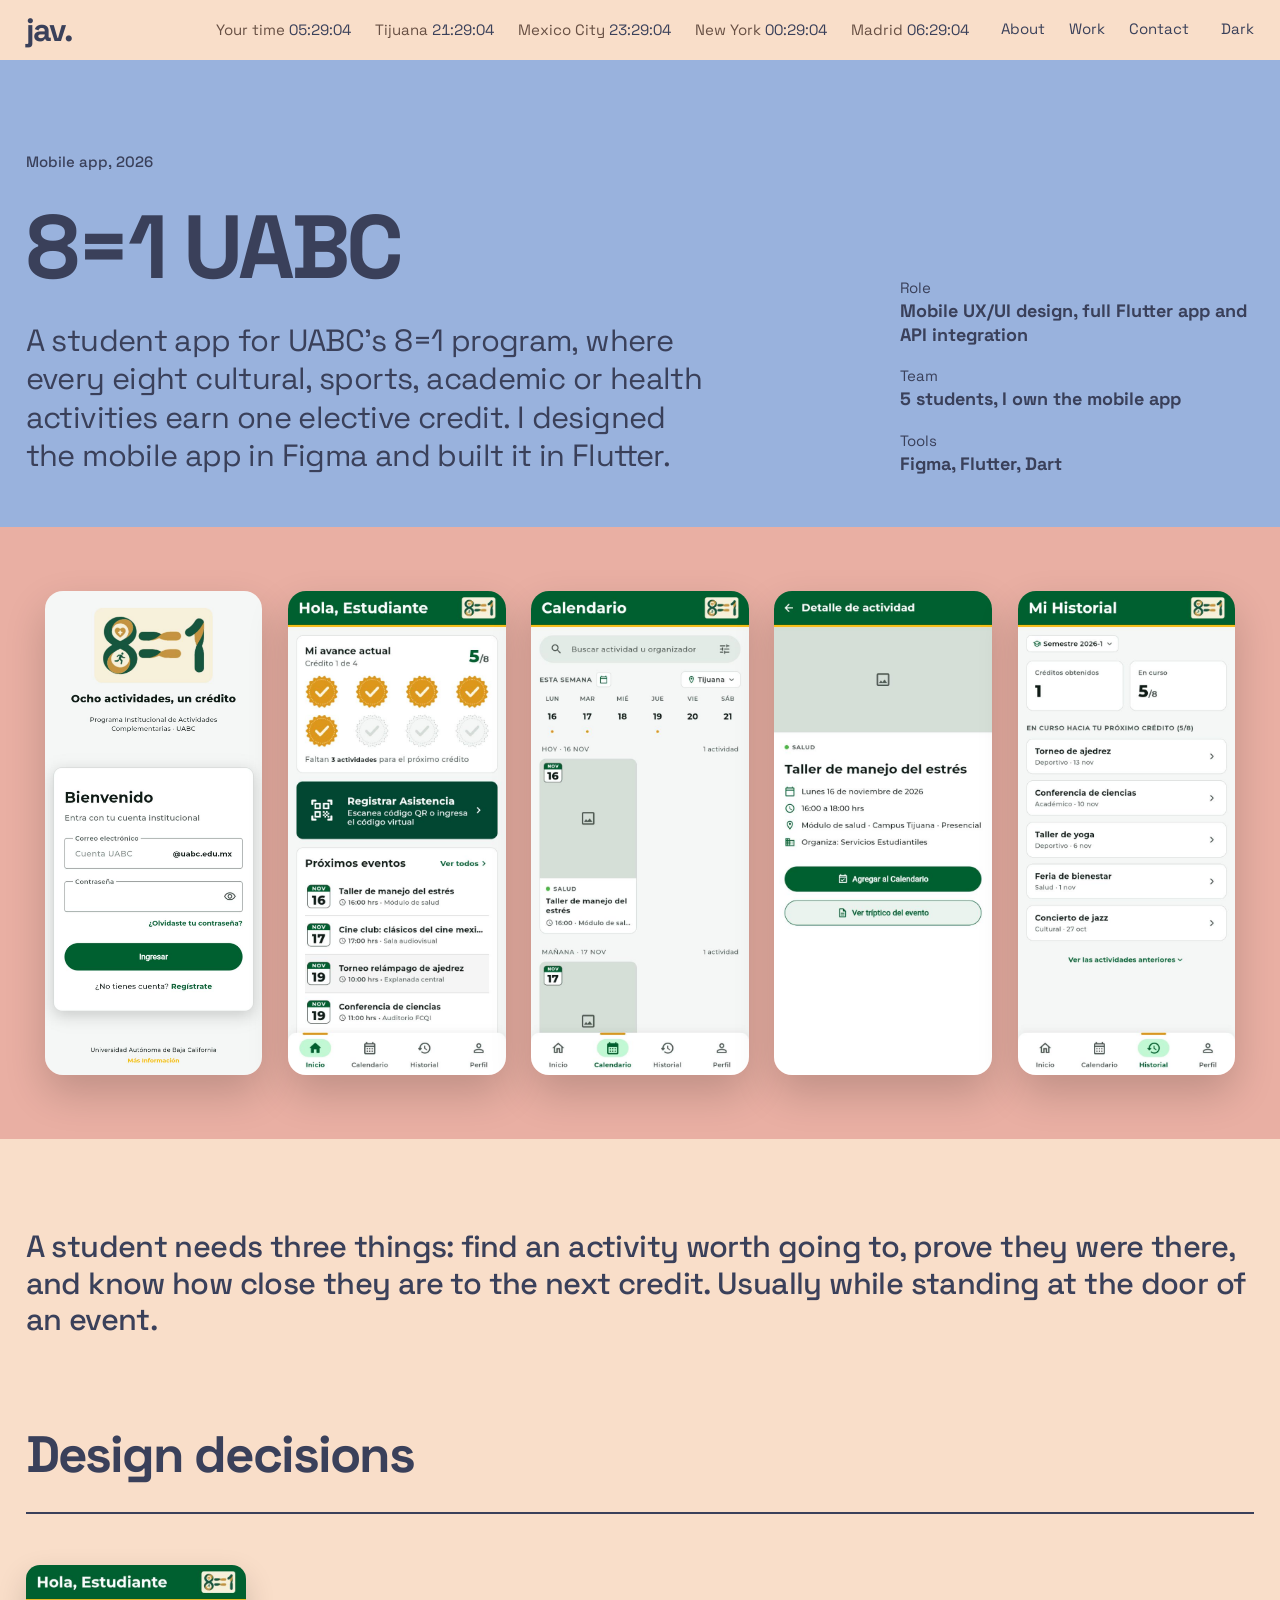
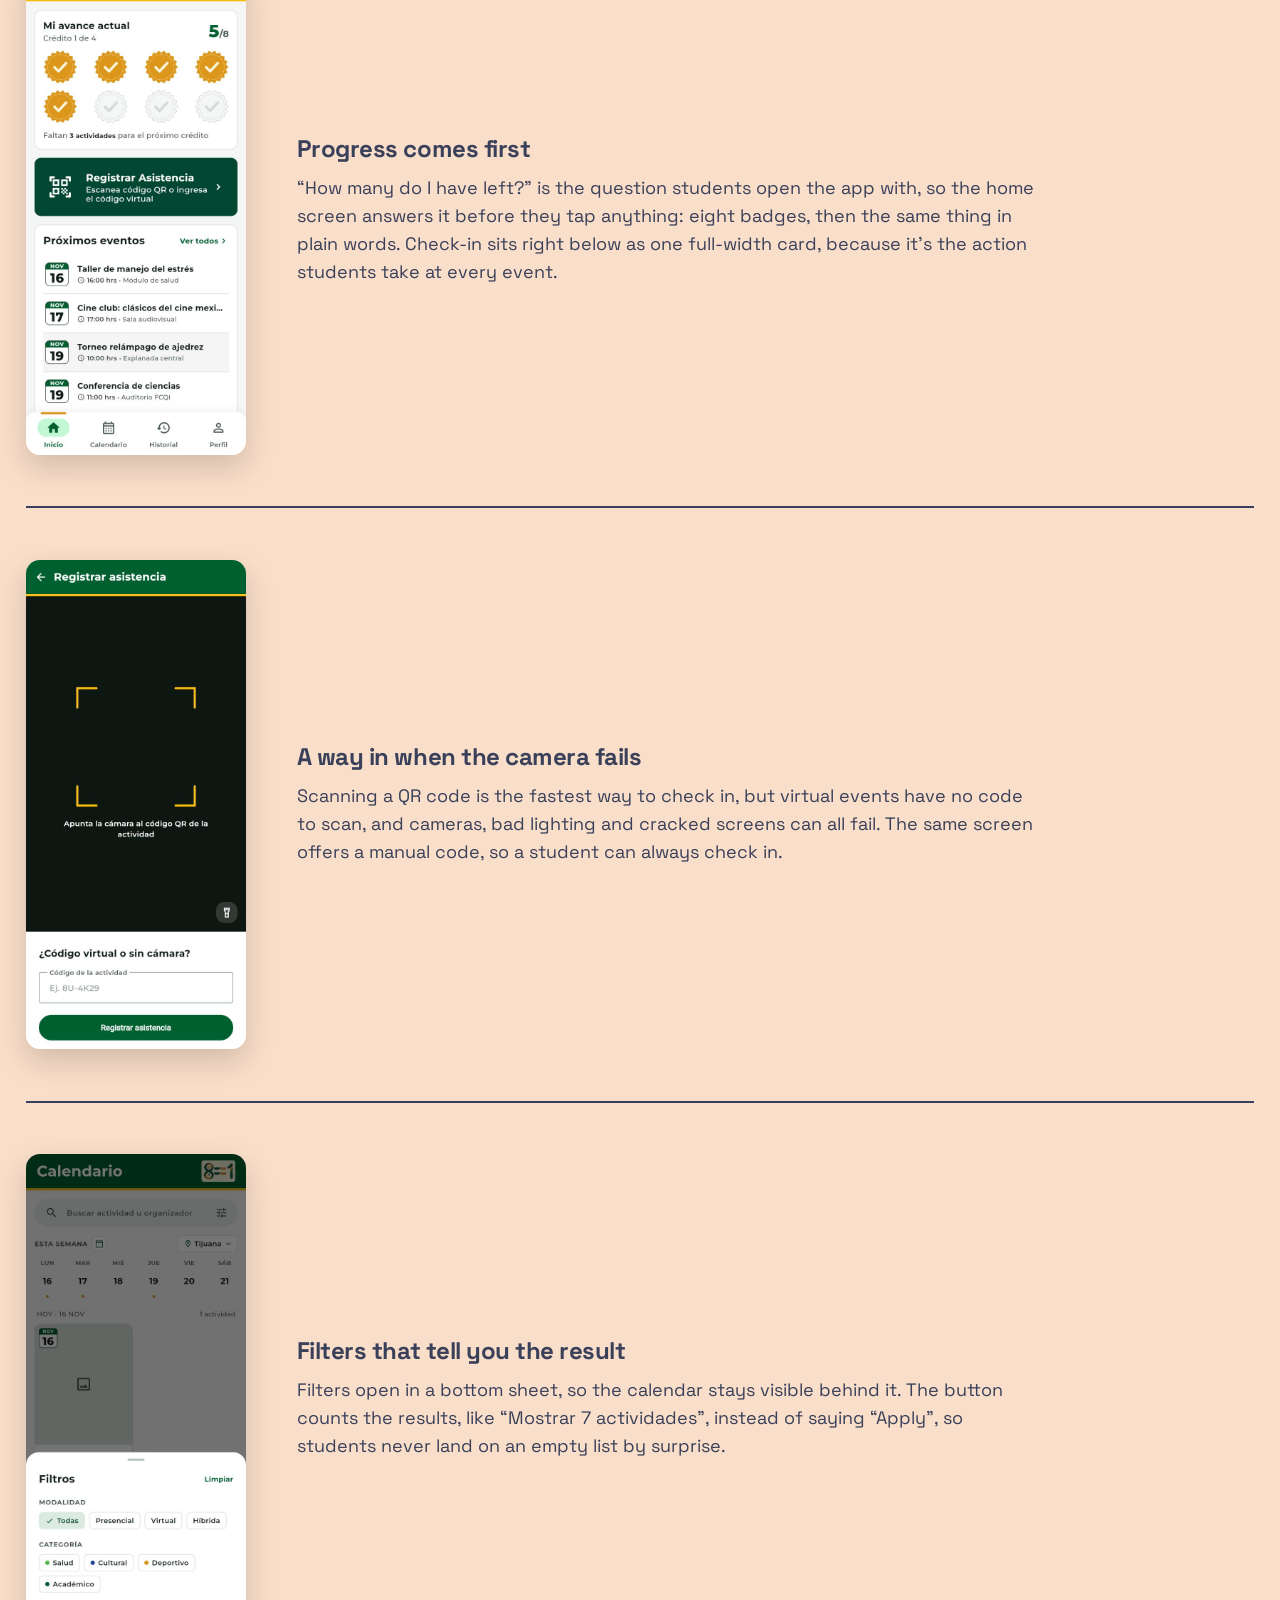
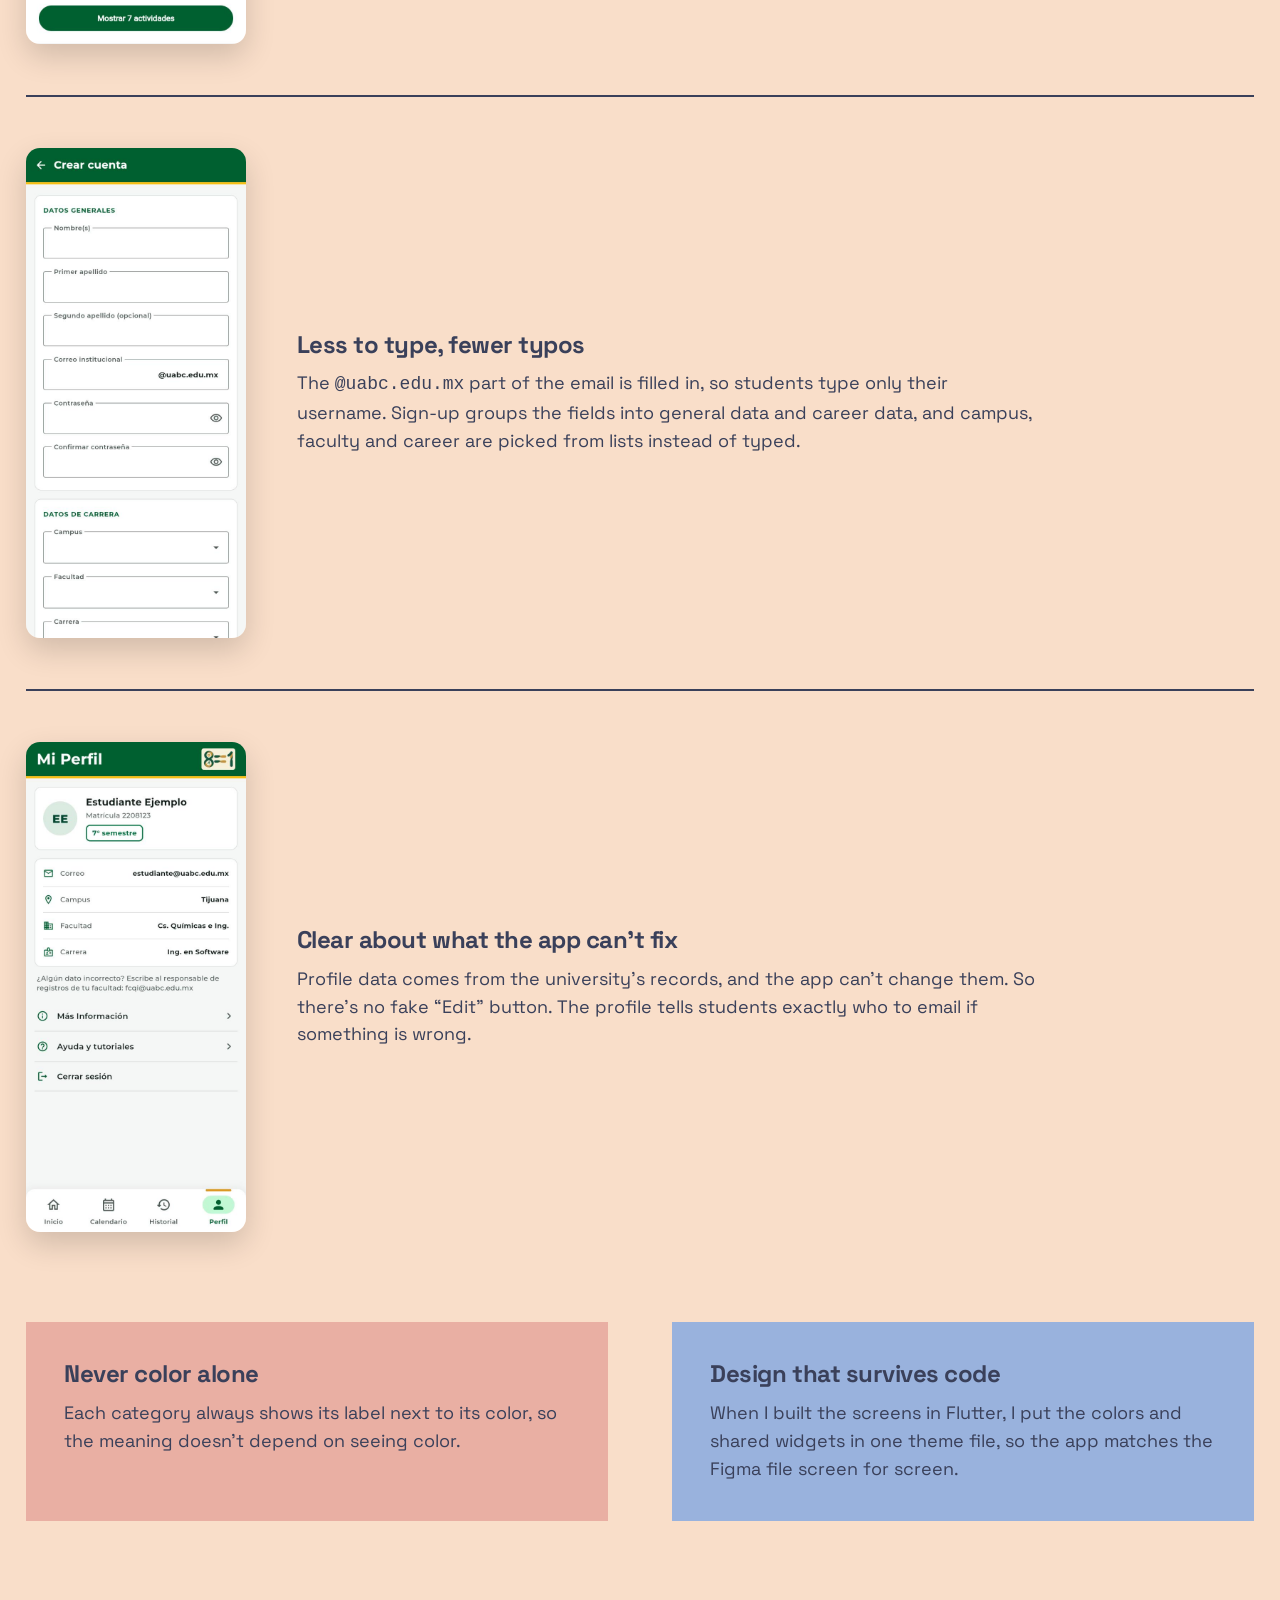
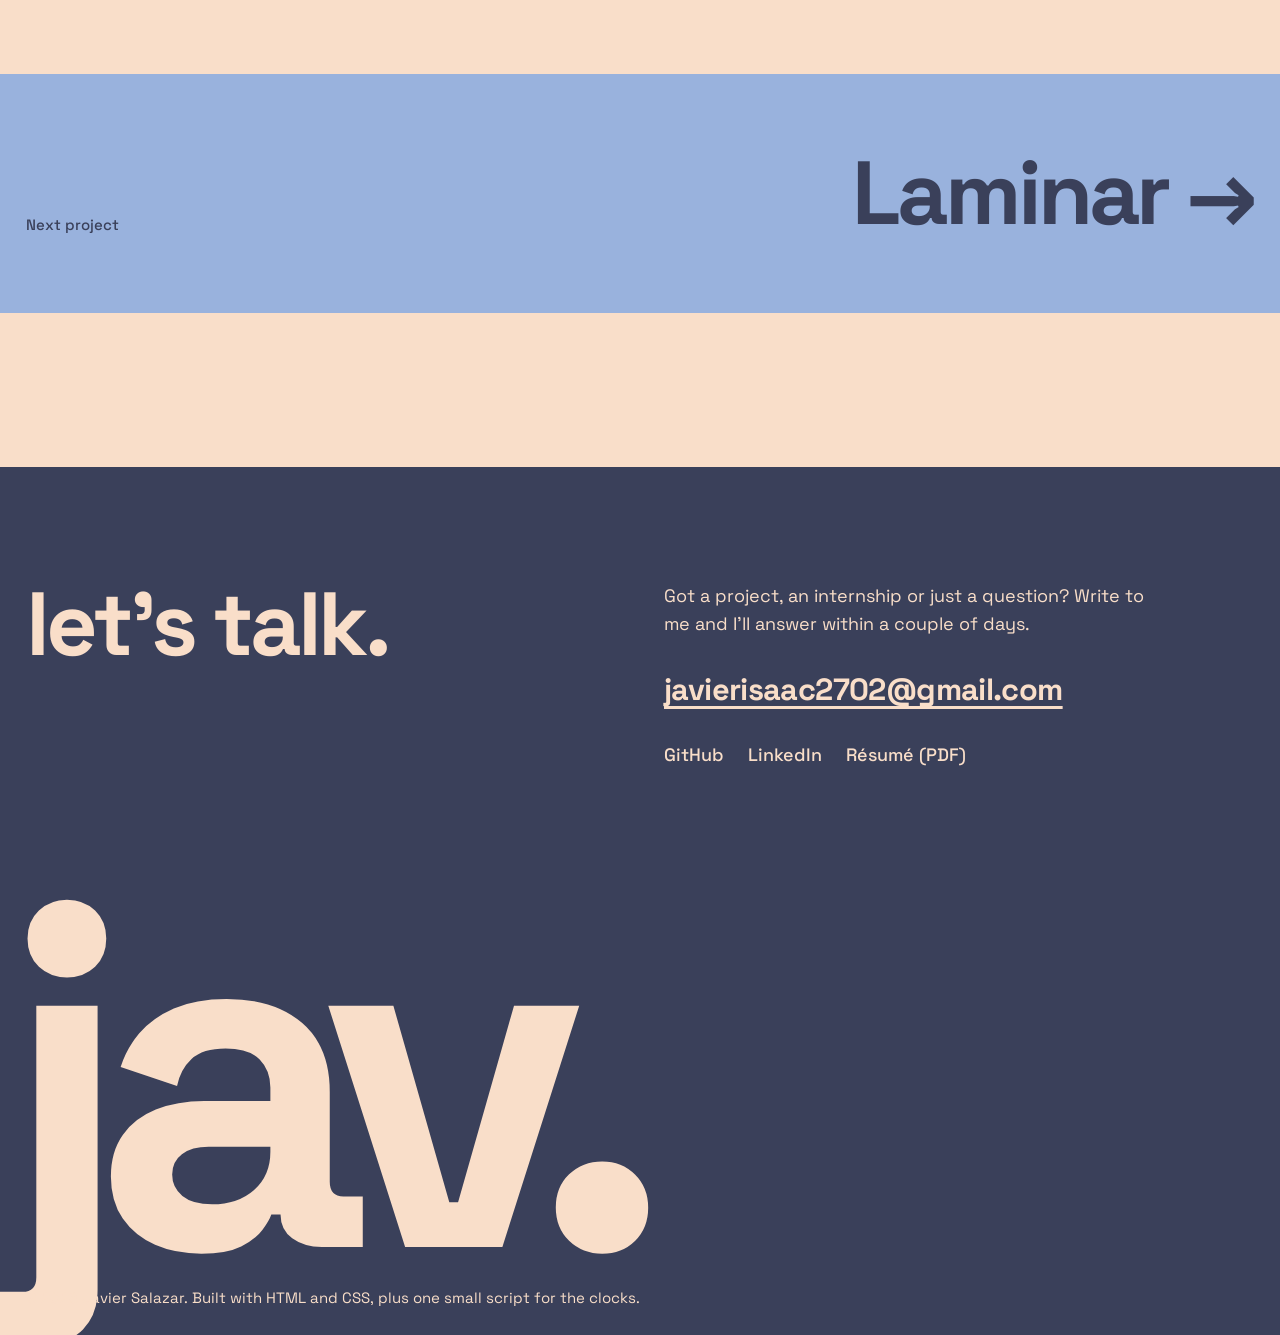
==== work/8-1.html @ 576b88fe "Update 8=1 screenshots to the current version of the app" ====
<!doctype html>
<html lang="en">
<head>
  <meta charset="utf-8">
  <meta name="viewport" content="width=device-width, initial-scale=1">
  <title>8=1 UABC, Javier Salazar</title>
  <meta name="description" content="8=1 UABC: a student app for UABC's 8=1 program, designed in Figma and built in Flutter by Javier Salazar.">
  <link rel="preconnect" href="https://fonts.googleapis.com">
  <link rel="preconnect" href="https://fonts.gstatic.com" crossorigin>
  <link href="https://fonts.googleapis.com/css2?family=Space+Grotesk:wght@400;500;700&display=swap" rel="stylesheet">
  <link rel="stylesheet" href="../style.css">
  <script src="../clock.js" defer></script>
</head>
<body id="top">

  <header class="bar">
    <a class="wordmark" href="../index.html" aria-label="Javier Salazar, home">jav.</a>
    <ul class="clocks" aria-label="Local times">
      <li><span class="city">Your time</span> <time data-tz="local">--:--:--</time></li>
      <li><span class="city">Tijuana</span> <time data-tz="America/Tijuana">--:--:--</time></li>
      <li><span class="city">Mexico City</span> <time data-tz="America/Mexico_City">--:--:--</time></li>
      <li><span class="city">New York</span> <time data-tz="America/New_York">--:--:--</time></li>
      <li><span class="city">Madrid</span> <time data-tz="Europe/Madrid">--:--:--</time></li>
    </ul>
    <nav class="links" aria-label="Sections">
      <a href="../index.html#about">About</a>
      <a href="../index.html#work">Work</a>
      <a href="#contact">Contact</a>
    </nav>
    <label class="theme-switch">
      <input type="checkbox" id="theme" aria-label="Switch between light and dark">
    </label>
    <input type="checkbox" id="menu" class="menu-state" aria-label="Open the menu">
    <label for="menu" class="menu-button" aria-hidden="true"><span class="when-closed">Menu</span><span class="when-open">Close</span></label>
    <nav class="menu" aria-label="Menu">
      <a href="../index.html#about">About</a>
      <a href="../index.html#work">Work</a>
      <a href="#contact">Contact</a>
    </nav>
  </header>

  <main>
    <section class="case-head" aria-labelledby="case-title">
      <p class="case-kicker">Mobile app, 2026</p>
      <h1 id="case-title" class="case-title">8=1 UABC</h1>
      <p class="case-lede">A student app for UABC's 8=1 program, where every eight cultural, sports, academic or health activities earn one elective credit. I designed the mobile app in Figma and built it in Flutter.</p>
      <dl class="case-meta">
        <div><dt>Role</dt><dd>Mobile UX/UI design, full Flutter app and API integration</dd></div>
        <div><dt>Team</dt><dd>5 students, I own the mobile app</dd></div>
        <div><dt>Tools</dt><dd>Figma, Flutter, Dart</dd></div>
      </dl>
    </section>

    <div class="stage stage-phones" role="group" aria-label="Five screens of the 8=1 app">
      <img src="../img/8-1/login.jpg" width="412" height="917" alt="Login screen with the 8=1 logo and the headline Ocho actividades, un crédito" loading="lazy">
      <img src="../img/8-1/home.jpg" width="412" height="917" alt="Home screen showing progress of 5 out of 8 activities and upcoming events" loading="lazy">
      <img src="../img/8-1/calendar.jpg" width="412" height="917" alt="Calendar with search, a week strip, campus picker and activity cards" loading="lazy">
      <img src="../img/8-1/activity.jpg" width="412" height="917" alt="Activity detail with date, time, place, organizer and an Add to calendar button" loading="lazy">
      <img src="../img/8-1/history.jpg" width="412" height="917" alt="History with credits earned and the activities counting toward the next credit" loading="lazy">
    </div>

    <div class="case-body">
      <p class="statement">A student needs three things: find an activity worth going to, prove they were there, and know how close they are to the next credit. Usually while standing at the door of an event.</p>

      <div>
        <h2 class="case-h">Design decisions</h2>
        <ul class="decisions">
        <li>
          <img src="../img/8-1/home.jpg" width="412" height="917" alt="Home screen progress card with eight badges" loading="lazy">
          <div>
            <h3>Progress comes first</h3>
            <p>&ldquo;How many do I have left?&rdquo; is the question students open the app with, so the home screen answers it before they tap anything: eight badges, then the same thing in plain words. Check-in sits right below as one full-width card, because it's the action students take at every event.</p>
          </div>
        </li>
        <li>
          <img src="../img/8-1/check-in.jpg" width="412" height="917" alt="QR scanner with a manual activity code field below it" loading="lazy">
          <div>
            <h3>A way in when the camera fails</h3>
            <p>Scanning a QR code is the fastest way to check in, but virtual events have no code to scan, and cameras, bad lighting and cracked screens can all fail. The same screen offers a manual code, so a student can always check in.</p>
          </div>
        </li>
        <li>
          <img src="../img/8-1/filters.jpg" width="412" height="917" alt="Filter sheet with modality and category chips and a Mostrar 7 actividades button" loading="lazy">
          <div>
            <h3>Filters that tell you the result</h3>
            <p>Filters open in a bottom sheet, so the calendar stays visible behind it. The button counts the results, like &ldquo;Mostrar 7 actividades&rdquo;, instead of saying &ldquo;Apply&rdquo;, so students never land on an empty list by surprise.</p>
          </div>
        </li>
        <li>
          <img src="../img/8-1/signup.jpg" width="412" height="917" alt="Sign-up with general data and career data sections" loading="lazy">
          <div>
            <h3>Less to type, fewer typos</h3>
            <p>The <code>@uabc.edu.mx</code> part of the email is filled in, so students type only their username. Sign-up groups the fields into general data and career data, and campus, faculty and career are picked from lists instead of typed.</p>
          </div>
        </li>
        <li>
          <img src="../img/8-1/profile.jpg" width="412" height="917" alt="Student profile with university data and a contact for corrections" loading="lazy">
          <div>
            <h3>Clear about what the app can't fix</h3>
            <p>Profile data comes from the university's records, and the app can't change them. So there's no fake &ldquo;Edit&rdquo; button. The profile tells students exactly who to email if something is wrong.</p>
          </div>
        </li>
        </ul>
      </div>

      <div class="pair">
        <div>
          <h3>Never color alone</h3>
          <p>Each category always shows its label next to its color, so the meaning doesn't depend on seeing color.</p>
        </div>
        <div>
          <h3>Design that survives code</h3>
          <p>When I built the screens in Flutter, I put the colors and shared widgets in one theme file, so the app matches the Figma file screen for screen.</p>
        </div>
      </div>
    </div>

    <a class="case-next" href="laminar.html"><span>Next project</span><strong>Laminar &rarr;</strong></a>
  </main>

  <footer class="contact" id="contact" aria-labelledby="contact-title">
    <h2 id="contact-title" class="section-title reveal">let's talk.</h2>
    <div class="contact-body reveal">
      <p>Got a project, an internship or just a question? Write to me and I'll answer within a couple of days.</p>
      <a class="email" href="mailto:javierisaac2702@gmail.com?subject=Hi%20Javier">javierisaac2702@gmail.com</a>
      <ul class="socials">
        <li><a href="https://github.com/JavSalL">GitHub</a></li>
        <li><a href="https://www.linkedin.com/in/javier-salazar-3b8984393/">LinkedIn</a></li>
        <li><a href="../resume.pdf">Résumé (PDF)</a></li>
      </ul>
    </div>
    <p class="footer-mark" aria-hidden="true">jav.</p>
    <p class="footer-note">© 2026 Javier Salazar. Built with HTML and CSS, plus one small script for the clocks.</p>
  </footer>

</body>
</html>
---- style.css ----
/* ---------- Palette ---------- */
:root {
  --twilight-indigo: #3a405aff;
  --powder-petal: #f9dec9ff;
  --powder-blue: #99b2ddff;
  --powder-blush: #e9afa3ff;
  --ash-brown: #685044ff;
}

/* ---------- Theme roles (light) ---------- */
:root {
  --ground: var(--powder-petal);
  --ink: var(--twilight-indigo);
  --soft: var(--ash-brown);              /* secondary text, only on the ground */
  --field-a: var(--powder-blush);
  --field-b: var(--powder-blue);
  --deep: var(--twilight-indigo);        /* the dark field (toolbox, contact) */
  --deep-ink: var(--powder-petal);
  --action: var(--twilight-indigo);
  --action-ink: var(--powder-petal);
  --theme-next: "Dark";
  color-scheme: light;
}

/* Dark roles. Written twice: once for the switch, once for the system setting. */
:root:has(#theme:checked) {
  --ground: var(--twilight-indigo);
  --ink: var(--powder-petal);
  --soft: var(--powder-blush);
  --field-a: var(--ash-brown);
  --field-b: color-mix(in oklab, var(--twilight-indigo), black 22%);
  --deep: var(--powder-blue);
  --deep-ink: var(--twilight-indigo);
  --action: var(--powder-blush);
  --action-ink: var(--twilight-indigo);
  --theme-next: "Light";
  color-scheme: dark;
}

@media (prefers-color-scheme: dark) {
  :root {
    --ground: var(--twilight-indigo);
    --ink: var(--powder-petal);
    --soft: var(--powder-blush);
    --field-a: var(--ash-brown);
    --field-b: color-mix(in oklab, var(--twilight-indigo), black 22%);
    --deep: var(--powder-blue);
    --deep-ink: var(--twilight-indigo);
    --action: var(--powder-blush);
    --action-ink: var(--twilight-indigo);
    --theme-next: "Light";
    color-scheme: dark;
  }
  :root:has(#theme:checked) {
    --ground: var(--powder-petal);
    --ink: var(--twilight-indigo);
    --soft: var(--ash-brown);
    --field-a: var(--powder-blush);
    --field-b: var(--powder-blue);
    --deep: var(--twilight-indigo);
    --deep-ink: var(--powder-petal);
    --action: var(--twilight-indigo);
    --action-ink: var(--powder-petal);
    --theme-next: "Dark";
    color-scheme: light;
  }
}

/* ---------- Scale and space ---------- */
:root {
  --font: "Space Grotesk", "Helvetica Neue", Arial, sans-serif;
  --size-giant: clamp(4.5rem, 14.6vw, 17rem);
  --size-title: clamp(3rem, 7vw, 7rem);
  --size-statement: clamp(1.5rem, 2.4vw, 2.25rem);
  --size-body: 1.125rem;
  --size-small: 0.9375rem;
  --edge: clamp(16px, 2vw, 32px);
  --section-gap: clamp(96px, 12vw, 200px);
  --ease: cubic-bezier(0.2, 0.7, 0.2, 1);
}

/* ---------- Base ---------- */
*, *::before, *::after { box-sizing: border-box; }
html { scroll-behavior: smooth; scroll-padding-top: 72px; }
body {
  margin: 0;
  background: var(--ground);
  color: var(--ink);
  font-family: var(--font);
  font-size: var(--size-body);
  line-height: 1.55;
  -webkit-font-smoothing: antialiased;
  transition: background-color 0.4s var(--ease), color 0.4s var(--ease);
}
img { display: block; max-width: 100%; height: auto; }
a { color: inherit; }
h1, h2, h3, p, ul, dl, dd, figure { margin: 0; }
ul { padding: 0; list-style: none; }
:focus-visible { outline: 3px solid var(--ink); outline-offset: 3px; }
::selection { background: var(--ink); color: var(--ground); }
.visually-hidden, .menu-state, .theme-switch input, .filters input {
  position: absolute; width: 1px; height: 1px; overflow: hidden;
  clip-path: inset(50%); white-space: nowrap;
}

.section-title {
  font-size: var(--size-title);
  font-weight: 700;
  letter-spacing: -0.045em;
  line-height: 0.95;
}

/* ---------- Header bar ---------- */
.bar {
  position: sticky; top: 0; z-index: 10;
  display: flex; align-items: center; gap: clamp(16px, 2.5vw, 40px);
  padding: 14px var(--edge);
  background: var(--ground);
  font-size: var(--size-small);
  transition: background-color 0.4s var(--ease);
}
.wordmark {
  font-size: 2rem; font-weight: 700; letter-spacing: -0.06em; line-height: 1;
  text-decoration: none; margin-right: auto;
}
.clocks { display: flex; gap: 24px; font-variant-numeric: tabular-nums; white-space: nowrap; }
.clocks .city { color: var(--soft); }
.links { display: flex; gap: 24px; }
.links a, .theme-switch, .menu-button {
  text-decoration: none; cursor: pointer;
  background-image: linear-gradient(currentColor, currentColor);
  background-size: 0 2px; background-position: 0 100%; background-repeat: no-repeat;
  transition: background-size 0.3s var(--ease);
  padding-bottom: 2px;
}
.links a:hover, .theme-switch:hover, .menu-button:hover { background-size: 100% 2px; }
.theme-switch::after { content: var(--theme-next); }
.theme-switch:has(input:focus-visible) { outline: 3px solid var(--ink); outline-offset: 3px; }

.menu-button { display: none; }
.menu-button .when-open { display: none; }
.menu {
  display: none;
  position: fixed; inset: 60px var(--edge) auto auto;
  min-width: 240px; padding: 24px;
  background: var(--deep); color: var(--deep-ink);
  flex-direction: column; gap: 8px;
  box-shadow: 0 18px 40px rgb(0 0 0 / 0.18);
}
.menu a { font-size: 2rem; font-weight: 700; letter-spacing: -0.03em; text-decoration: none; }
.menu a:hover { text-decoration: underline; text-decoration-thickness: 3px; }
:root:has(#menu:checked) .menu { display: flex; animation: drop 0.35s var(--ease); }
:root:has(#menu:checked) .menu-button .when-open { display: inline; }
:root:has(#menu:checked) .menu-button .when-closed { display: none; }
:root:has(#menu:focus-visible) .menu-button { outline: 3px solid var(--ink); outline-offset: 3px; }

/* ---------- Hero ---------- */
.hero {
  display: grid;
  grid-template-columns: 7fr 3fr;
  min-height: calc(100svh - 64px);
}
.hero-text {
  display: flex; flex-direction: column; justify-content: flex-end;
  gap: clamp(32px, 5vw, 72px);
  padding: var(--edge);
  background: var(--field-b);
  overflow: hidden;
}
.hero-word {
  font-size: var(--size-giant);
  font-weight: 700;
  letter-spacing: -0.065em;
  line-height: 0.85;
  margin-left: -0.04em;
  animation: rise 1s var(--ease) both;
}
.hero-foot {
  display: flex; align-items: end; justify-content: space-between; gap: 32px;
  animation: rise 1s 0.15s var(--ease) both;
}
.hero-lede { font-size: var(--size-statement); line-height: 1.2; letter-spacing: -0.02em; max-width: 24ch; }
.hero-photo { overflow: hidden; background: var(--field-a); }

/* Until there is a portrait: two real app screens on the coloured panel. */
.hero-screens {
  position: relative; overflow: hidden;
  display: flex; justify-content: center; align-items: center; gap: 0;
  padding: var(--edge);
  background: var(--field-a); color: var(--ink); text-decoration: none;
}
.hero-screens img {
  width: 58%; max-width: 280px; border-radius: 22px;
  box-shadow: 0 24px 50px rgb(0 0 0 / 0.25);
  animation: rise 1s 0.2s var(--ease) both;
  transition: transform 0.6s var(--ease);
}
.hero-screens img + img { margin-left: -22%; transform: translateY(14%); animation-delay: 0.35s; }
.hero-screens:hover img:first-child { transform: translateY(-3%); }
.hero-screens:hover img + img { transform: translateY(10%); }
.hero-tag {
  position: absolute; left: var(--edge); bottom: var(--edge);
  font-size: var(--size-small); font-weight: 500;
  padding: 8px 12px; background: var(--ground);
}
.hero-photo img {
  width: 100%; height: 100%; object-fit: cover;
  animation: settle 1.6s var(--ease) both;
}

.button {
  flex: none;
  display: inline-block;
  padding: 18px 28px;
  background: var(--action); color: var(--action-ink);
  font-weight: 500; text-decoration: none;
  transition: transform 0.2s var(--ease), background-color 0.2s var(--ease);
}
.button:hover { transform: translateY(-3px); }
.button:active { transform: translateY(1px) scale(0.98); }

/* ---------- About ---------- */
.about {
  display: grid;
  grid-template-columns: 5fr 7fr;
  grid-template-rows: auto 1fr;
  margin-top: var(--section-gap);
}
.about-me {
  grid-row: span 2;
  display: flex; flex-direction: column; gap: 40px;
  padding: var(--edge);
  background: var(--field-a);
}
.about-photo { overflow: hidden; }
.about-numbers {
  display: grid; grid-template-columns: 1fr 1fr; gap: 2px;
  background: var(--ground);
}
.about-numbers > div { padding: clamp(20px, 2.5vw, 36px); background: var(--field-a); display: flex; flex-direction: column; gap: 4px; }
.about-numbers > div:nth-child(2), .about-numbers > div:nth-child(3) { background: var(--field-b); }
.about-numbers dt { font-size: var(--size-small); font-weight: 500; }
.about-numbers dd { font-size: clamp(3rem, 6vw, 5.5rem); font-weight: 700; letter-spacing: -0.05em; line-height: 1; }
.about-numbers dd.small { font-size: var(--size-small); font-weight: 400; letter-spacing: 0; line-height: 1.4; }
.about-photo img { width: 100%; aspect-ratio: 4 / 5; object-fit: cover; transition: transform 0.8s var(--ease); }
.about-photo:hover img { transform: scale(1.04); }
.statement {
  padding: clamp(32px, 5vw, 80px) var(--edge);
  font-size: var(--size-statement); font-weight: 500;
  line-height: 1.2; letter-spacing: -0.02em;
  max-width: 30ch; box-sizing: content-box;
}
.about-detail {
  display: flex; flex-direction: column; justify-content: flex-end; gap: 48px;
  padding: var(--edge);
  background: var(--field-b);
}
.about-detail > p { max-width: 62ch; }
.facts { display: grid; grid-template-columns: repeat(2, 1fr); gap: 28px 32px; }
.facts dt { font-size: var(--size-small); }
.facts dd { font-weight: 700; font-size: 1.25rem; line-height: 1.3; }

/* ---------- Toolbox ---------- */
.toolbox {
  margin-top: var(--section-gap);
  padding: clamp(56px, 8vw, 120px) var(--edge);
  background: var(--deep); color: var(--deep-ink);
  display: grid; grid-template-columns: 1fr 2fr; gap: 32px;
}
.tools { display: flex; flex-wrap: wrap; gap: 0.1em 0.5em; font-size: clamp(2rem, 4.4vw, 4.25rem); font-weight: 700; letter-spacing: -0.04em; line-height: 1.1; }
.tools li:not(:last-child)::after { content: ","; }
.tools li { transition: transform 0.3s var(--ease); }
.tools li:hover { transform: translateY(-6px); }

/* ---------- Work ---------- */
.work-section { margin-top: var(--section-gap); padding: 0 var(--edge); }
.filters {
  display: flex; flex-wrap: wrap; gap: 8px;
  margin: 40px 0 24px; padding: 0; border: 0;
}
.filters label {
  padding: 10px 16px;
  background: var(--field-a);
  font-size: var(--size-small); font-weight: 500;
  cursor: pointer;
  transition: background-color 0.2s var(--ease), color 0.2s var(--ease), transform 0.15s var(--ease);
}
.filters label:hover { background: var(--field-b); }
.filters label:active { transform: scale(0.96); }
.filters input:checked + label { background: var(--action); color: var(--action-ink); }
.filters input:focus-visible + label { outline: 3px solid var(--ink); outline-offset: 3px; }

.works { display: grid; grid-template-columns: repeat(3, 1fr); gap: clamp(12px, 1.6vw, 24px); }
.work a { display: block; text-decoration: none; }
/* Each project sits on a coloured panel, so screenshots of any shape keep their full frame. */
.shot {
  display: grid; place-items: center;
  grid-template: 100% / 100%;
  aspect-ratio: 4 / 5; overflow: hidden;
  padding: clamp(24px, 3.5vw, 56px);
  background: var(--field-a);
}
.work:nth-child(even) .shot { background: var(--field-b); }
.shot img {
  max-width: 100%; max-height: 100%; width: auto; height: auto;
  box-shadow: 0 18px 40px rgb(0 0 0 / 0.18);
  transition: transform 0.6s var(--ease);
}
.shot-phone img { height: 100%; object-fit: contain; border-radius: 18px; }
.shot-wide img { width: 100%; }
.shot-logo, .work:nth-child(even) .shot-logo { background: var(--powder-petal); }
.shot-logo img { width: 70%; box-shadow: none; }
.shot-sprite, .work:nth-child(even) .shot-sprite { background: var(--powder-blue); }
.work a:hover .shot img, .work a:hover .sprite { transform: scale(1.04); }

/* Pixel art: a 4-frame walk cycle from the sprite sheet, scaled up without smoothing. */
.sprite {
  display: block; width: 128px; height: 256px;
  background: url("img/pixel/sprite.png") 0 -256px / 512px 1280px no-repeat;
  image-rendering: pixelated;
  transition: transform 0.6s var(--ease);
}
@media (prefers-reduced-motion: no-preference) {
  .sprite { animation: walk 0.6s steps(4) infinite; }
}
@keyframes walk { to { background-position-x: -512px; } }
.work a { overflow: hidden; }
.work h3 { margin-top: 14px; font-size: 1.375rem; font-weight: 700; letter-spacing: -0.02em; line-height: 1.2; }
.work p { color: var(--soft); font-size: var(--size-small); }
.work .blurb { color: var(--ink); font-size: 1rem; margin-top: 8px; max-width: 46ch; }
.work-featured { grid-column: span 2; }
.work-featured .shot { aspect-ratio: 8 / 5; }
.shot-phones { display: flex; gap: 4%; justify-content: center; }
.shot-phones img { height: 100%; width: auto; border-radius: 16px; }
.shot-phones img:nth-child(2) { transform: translateY(-4%); }
.work a:focus-visible { outline-offset: 6px; }

/* CSS-only filtering: hide every project that does not carry the checked tag. */
.work-section:has(#f-ui:checked)       .work[data-tags]:not([data-tags~="ui"]),
.work-section:has(#f-code:checked)     .work[data-tags]:not([data-tags~="code"]),
.work-section:has(#f-research:checked) .work[data-tags]:not([data-tags~="research"]),
.work-section:has(#f-uni:checked)      .work[data-tags]:not([data-tags~="uni"]),
.work-section:has(#f-art:checked)      .work[data-tags]:not([data-tags~="art"]) { display: none; }

/* ---------- Contact and footer ---------- */
.contact {
  margin-top: var(--section-gap);
  padding: clamp(64px, 9vw, 140px) var(--edge) var(--edge);
  background: var(--deep); color: var(--deep-ink);
  display: grid; grid-template-columns: 1fr 1fr; gap: 32px 48px;
  overflow: hidden;
}
.contact-body { display: flex; flex-direction: column; gap: 28px; align-items: start; }
.contact-body > p { max-width: 40ch; }
.email {
  font-size: var(--size-statement); font-weight: 700; letter-spacing: -0.02em;
  text-decoration: underline; text-decoration-thickness: 3px; text-underline-offset: 6px;
  transition: text-underline-offset 0.25s var(--ease);
}
.email:hover { text-underline-offset: 10px; }
.socials { display: flex; flex-wrap: wrap; gap: 24px; }
.socials a { text-decoration: none; font-weight: 500; }
.socials a:hover { text-decoration: underline; }
.footer-mark {
  grid-column: 1 / -1;
  margin-top: clamp(48px, 8vw, 120px);
  font-size: clamp(8rem, 38vw, 40rem);
  font-weight: 700; letter-spacing: -0.08em; line-height: 0.72;
  margin-left: -0.05em;
}
.footer-note { grid-column: 1 / -1; font-size: var(--size-small); }
.contact :focus-visible { outline-color: var(--deep-ink); }

/* ---------- Motion ---------- */
@keyframes rise { from { opacity: 0; transform: translateY(28px); } }
@keyframes settle { from { transform: scale(1.12); } }
@keyframes drop { from { opacity: 0; transform: translateY(-12px); } }

/* Scroll-linked entrances, no JavaScript. Browsers without support just show everything. */
@supports (animation-timeline: view()) {
  .reveal, .about-me, .works li {
    animation: rise linear both;
    animation-timeline: view();
    animation-range: entry 0% entry 40%;
  }
  .statement { animation-range: entry 0% entry 30%; }
  .about-detail { animation-range: entry 10% entry 50%; }
  .hero-photo img {
    animation: settle 1.6s var(--ease) both, drift linear both;
    animation-timeline: auto, scroll(root);
    animation-range: normal, 0 100vh;
  }
  @keyframes drift { to { translate: 0 8%; } }
}

@media (prefers-reduced-motion: reduce) {
  *, *::before, *::after {
    animation: none !important;
    transition-duration: 0.01ms !important;
    scroll-behavior: auto !important;
  }
}

/* ---------- Case study pages (work/*.html) ---------- */
.case-head {
  display: grid; grid-template-columns: 7fr 3fr; gap: 32px 48px; align-items: end;
  padding: clamp(48px, 7vw, 112px) var(--edge) clamp(32px, 4vw, 56px);
  background: var(--field-b);
}
.case-kicker { font-size: var(--size-small); font-weight: 500; grid-column: 1 / -1; }
.case-title {
  font-size: var(--size-title); font-weight: 700;
  letter-spacing: -0.045em; line-height: 0.95;
  animation: rise 1s var(--ease) both;
}
.case-lede { font-size: var(--size-statement); line-height: 1.25; letter-spacing: -0.02em; max-width: 34ch; grid-column: 1; }
.case-meta { display: grid; gap: 18px; grid-column: 2; grid-row: 2 / span 2; align-self: end; }
.case-meta dt { font-size: var(--size-small); }
.case-meta dd { font-weight: 700; line-height: 1.3; }

.stage {
  display: flex; gap: clamp(12px, 2vw, 28px); justify-content: center;
  padding: clamp(32px, 5vw, 80px) var(--edge);
  background: var(--field-a);
  overflow-x: auto;
}
.stage img { box-shadow: 0 18px 40px rgb(0 0 0 / 0.18); }
.stage-phones img { width: clamp(150px, 17vw, 240px); border-radius: 18px; flex: none; }
.stage-wide img { width: min(100%, 1100px); }
.stage-row { margin-inline: calc(var(--edge) * -1); gap: clamp(16px, 2vw, 32px); }
.stage-row .figure { flex: 1 1 0; min-width: 0; }
.stage-row .figure img { width: 100%; }
.stage-row figcaption { color: inherit; }
.stage-logo { background: var(--powder-petal); }
.stage-logo img { width: min(60%, 420px); box-shadow: none; }

.case-body { padding: 0 var(--edge); }
.case-body > * + * { margin-top: clamp(56px, 7vw, 112px); }
.case-body > .statement { padding: clamp(56px, 7vw, 112px) 0 0; }
.case-h {
  font-size: clamp(2rem, 4vw, 3.5rem); font-weight: 700;
  letter-spacing: -0.04em; line-height: 1;
}
.case-h + * { margin-top: 32px; }
.case-body p { max-width: 62ch; }
.case-body h3 { font-size: 1.5rem; font-weight: 700; letter-spacing: -0.02em; line-height: 1.2; margin-bottom: 10px; }

.decisions { display: grid; gap: clamp(32px, 4vw, 56px); }
.decisions li {
  display: grid; grid-template-columns: minmax(140px, 220px) 1fr; gap: clamp(20px, 4vw, 64px); align-items: center;
  padding-top: clamp(32px, 4vw, 56px); border-top: 2px solid currentColor;
}
.decisions img { border-radius: 14px; box-shadow: 0 12px 30px rgb(0 0 0 / 0.16); }

.pair { display: grid; grid-template-columns: 1fr 1fr; gap: 32px clamp(32px, 5vw, 80px); }
.pair > div { padding: clamp(24px, 3vw, 40px); background: var(--field-a); }
.pair > div:nth-child(even) { background: var(--field-b); }

.steps { display: grid; grid-template-columns: repeat(4, 1fr); gap: 16px; counter-reset: step; padding: 0; }
.steps li { counter-increment: step; padding: 24px; background: var(--field-a); }
.steps li::before { content: counter(step, decimal-leading-zero); display: block; font-size: 2.5rem; font-weight: 700; letter-spacing: -0.04em; margin-bottom: 12px; }

.figure img { width: 100%; max-width: 1100px; }
.figure figcaption, .note { color: var(--soft); font-size: var(--size-small); margin-top: 12px; }

.numbers { display: grid; grid-template-columns: repeat(3, 1fr); gap: 16px; }
.numbers p { padding: 24px; background: var(--deep); color: var(--deep-ink); }
.numbers strong { display: block; font-size: clamp(2.5rem, 5vw, 4.5rem); letter-spacing: -0.04em; line-height: 1; margin-bottom: 8px; }

.quote p { font-size: var(--size-statement); font-weight: 500; line-height: 1.25; letter-spacing: -0.02em; max-width: 30ch; }
.quote cite { display: block; margin-top: 12px; font-style: normal; color: var(--soft); }
.quote { margin-inline: 0; margin-bottom: 0; }

.findings { display: grid; gap: 0; }
.findings li { display: grid; grid-template-columns: 110px 1fr; gap: 16px; padding: 18px 0; border-top: 2px solid currentColor; }
.sev { font-weight: 700; font-size: var(--size-small); }

.points { display: grid; gap: 14px; max-width: 62ch; }
.points li { padding-left: 1.4em; position: relative; }
.points li::before { content: ""; position: absolute; left: 0; top: 0.6em; width: 0.6em; height: 0.6em; background: currentColor; }

.case-next {
  display: flex; justify-content: space-between; align-items: end; gap: 24px; flex-wrap: wrap;
  margin-top: var(--section-gap); padding: clamp(40px, 6vw, 96px) var(--edge);
  background: var(--field-b); text-decoration: none;
}
.case-next span { font-size: var(--size-small); font-weight: 500; }
.case-next strong { font-size: var(--size-title); letter-spacing: -0.045em; line-height: 0.95; transition: transform 0.4s var(--ease); }
.case-next:hover strong { transform: translateX(12px); }
.case-sprite { display: grid; place-items: center; padding: clamp(40px, 6vw, 96px); background: var(--powder-blue); }
.case-sprite .sprite { transform: scale(1.5); margin: 64px 0; }

@media (max-width: 900px) {
  .steps, .numbers { grid-template-columns: 1fr 1fr; }
}
@media (max-width: 760px) {
  .case-head { grid-template-columns: 1fr; }
  .case-meta { grid-column: 1; grid-row: auto; }
  .stage { justify-content: flex-start; }
  .decisions li { grid-template-columns: 1fr; }
  .decisions img { max-width: 220px; }
  .pair, .steps, .numbers { grid-template-columns: 1fr; }
  .findings li { grid-template-columns: 1fr; gap: 4px; }
}

/* ---------- Tablet ---------- */
@media (max-width: 1100px) {
  .clocks li:nth-child(n + 4) { display: none; }
  .about { grid-template-columns: 1fr 1fr; }
  .works { grid-template-columns: repeat(2, 1fr); }
}

/* ---------- Phone ---------- */
@media (max-width: 760px) {
  .clocks li:nth-child(n + 2) { display: none; }
  .clocks { margin-left: auto; }
  .wordmark { margin-right: 0; }
  .links { display: none; }
  .menu-button { display: inline; }

  .hero { grid-template-columns: 1fr; min-height: 0; }
  .hero-text { min-height: 62svh; }
  .hero-word { font-size: 19.5vw; }
  .hero-foot { flex-direction: column; align-items: start; }
  .hero-photo img { aspect-ratio: 4 / 5; }

  .about { grid-template-columns: 1fr; }
  .about-me { grid-row: auto; }
  .facts { grid-template-columns: 1fr; gap: 20px; }

  .toolbox { grid-template-columns: 1fr; }
  .works { grid-template-columns: 1fr; }
  .work-featured { grid-column: auto; }
  .work-featured .shot { aspect-ratio: 4 / 5; }
  .shot-phones img:not(:nth-child(2)) { display: none; }
  .hero-screens { min-height: 70svh; }
  .contact { grid-template-columns: 1fr; }
}
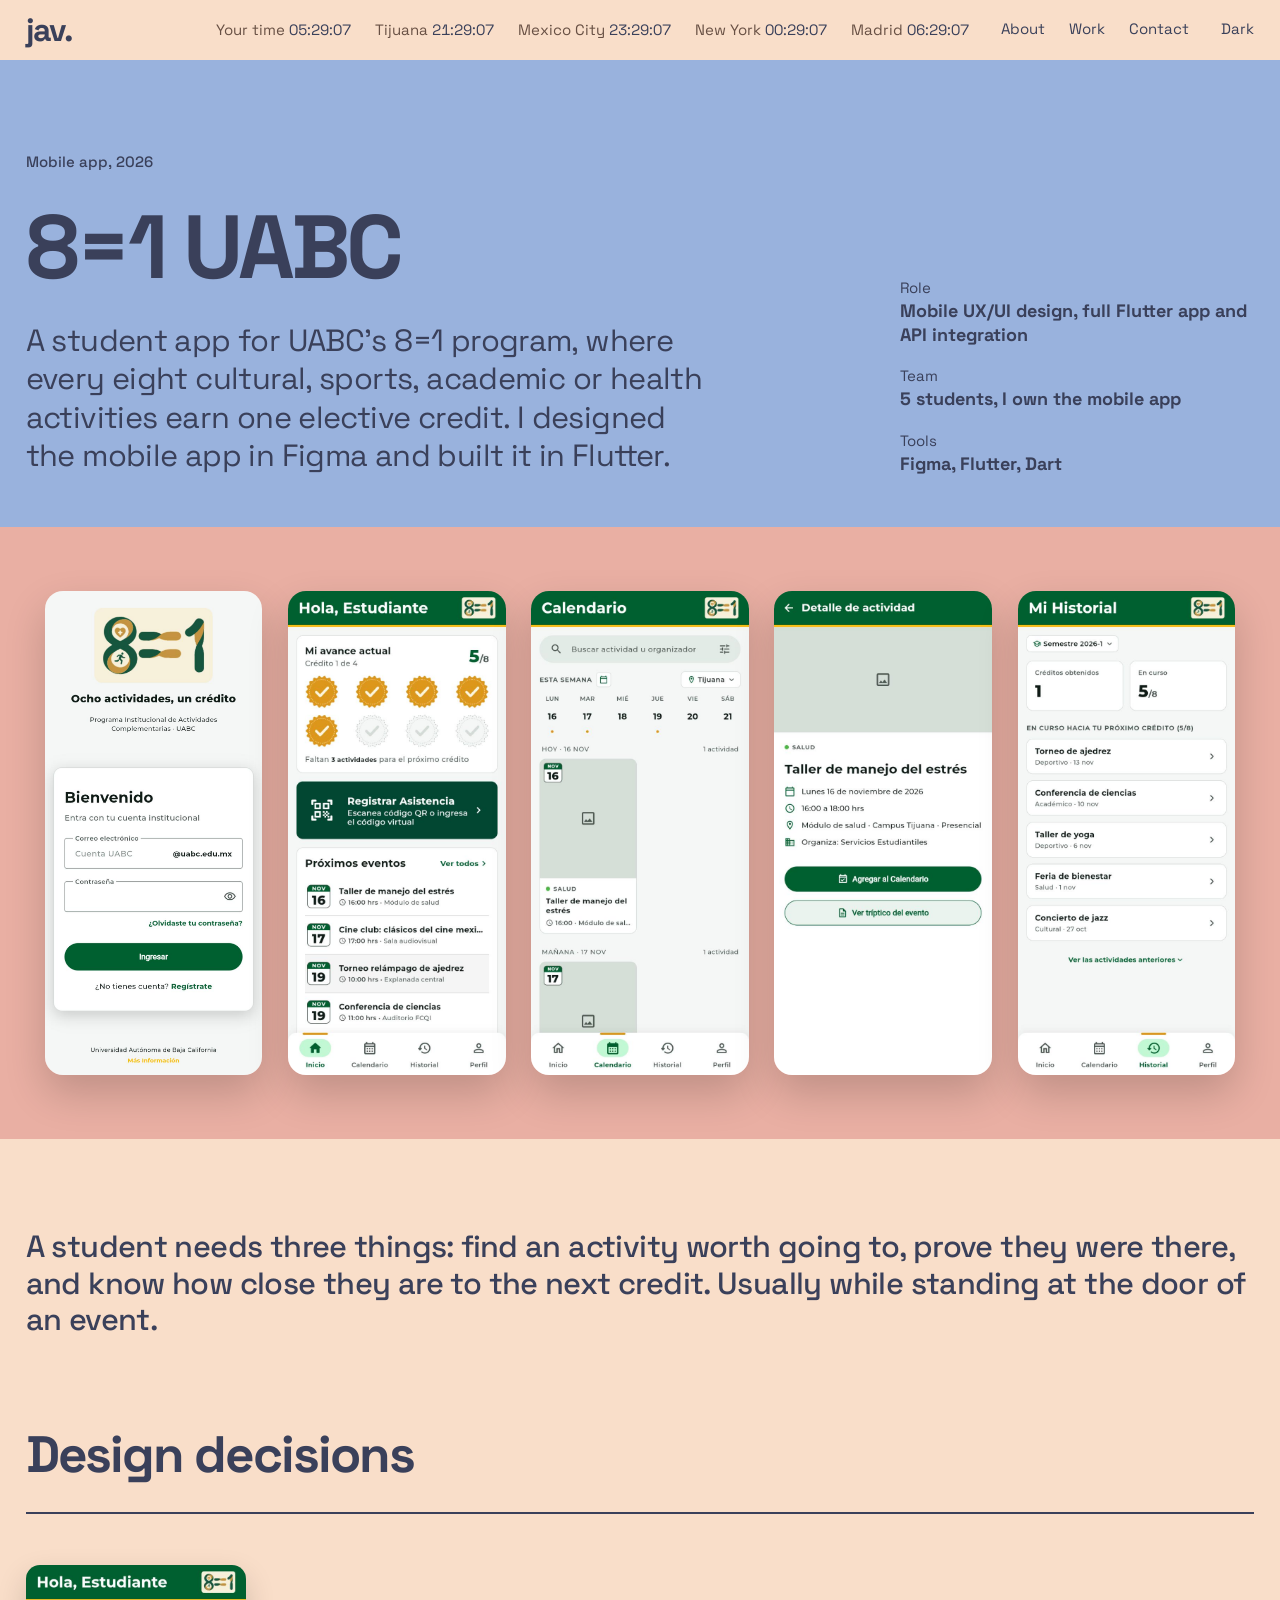
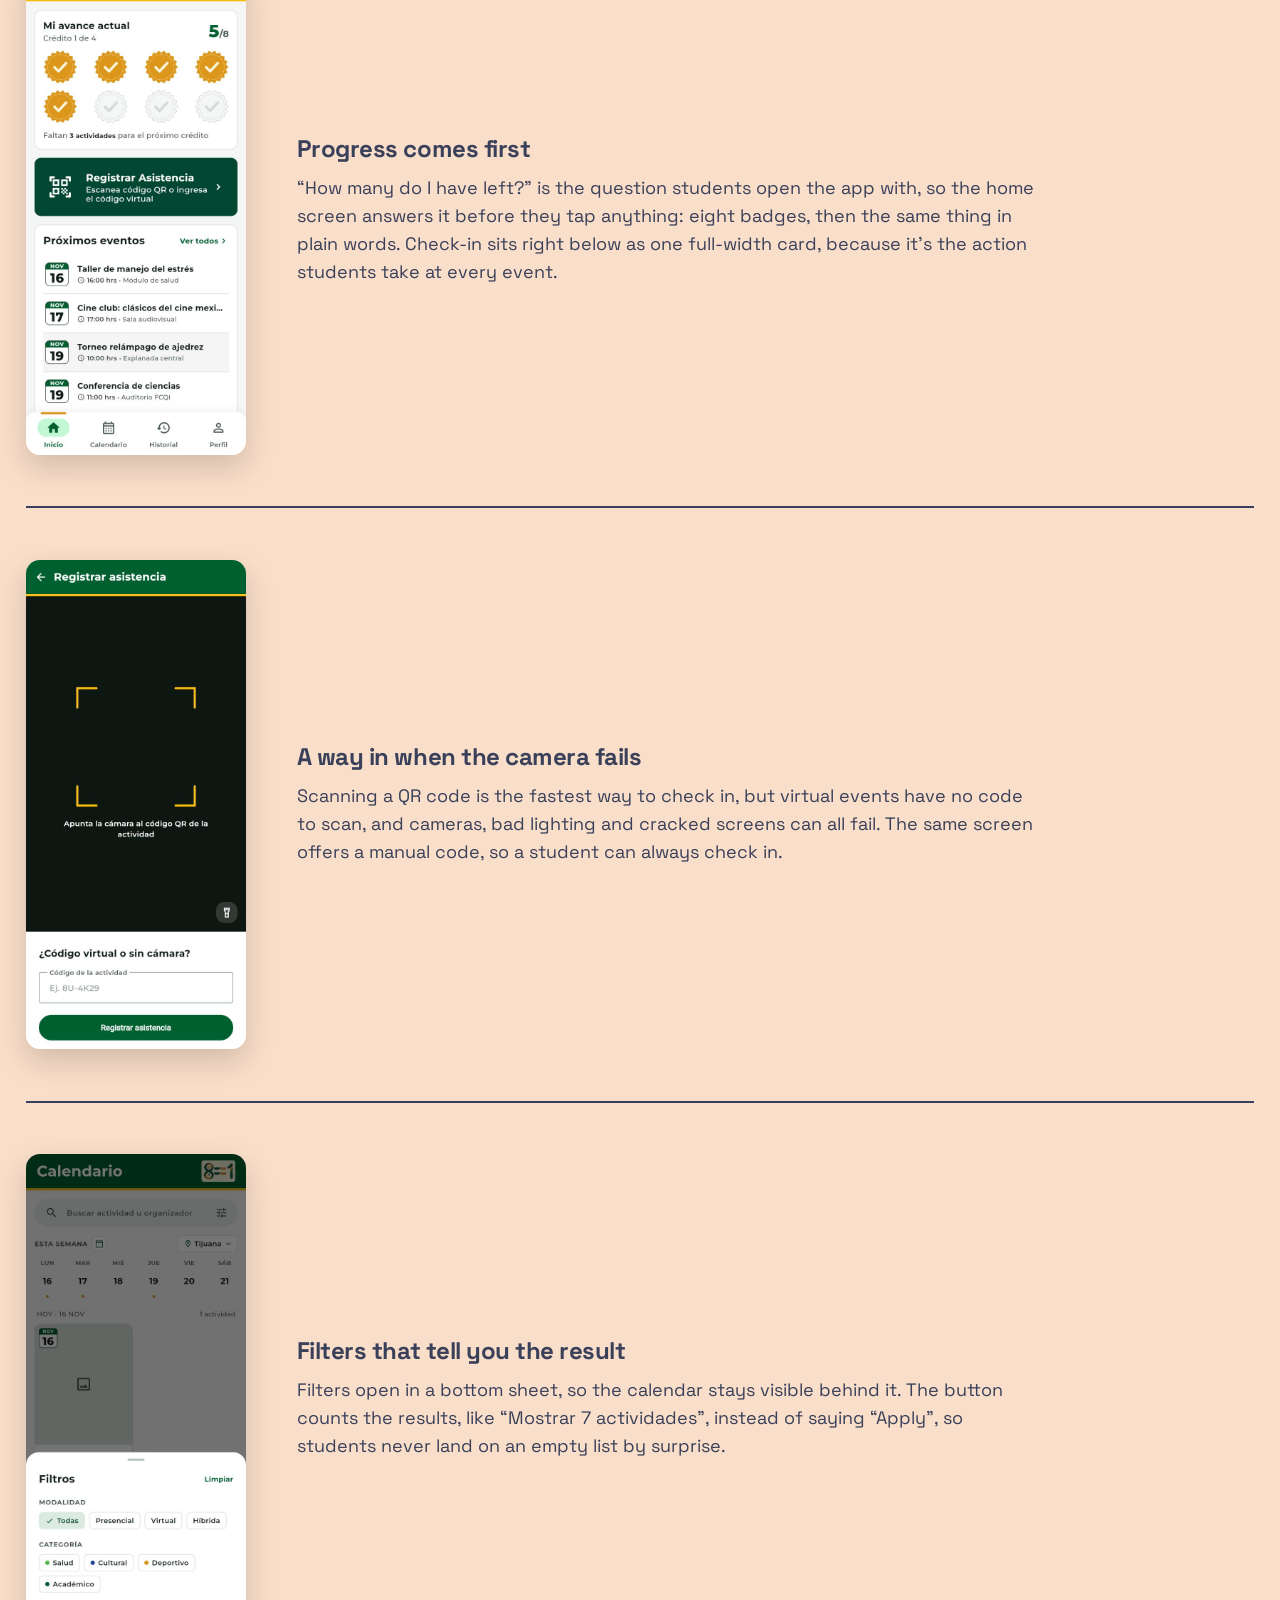
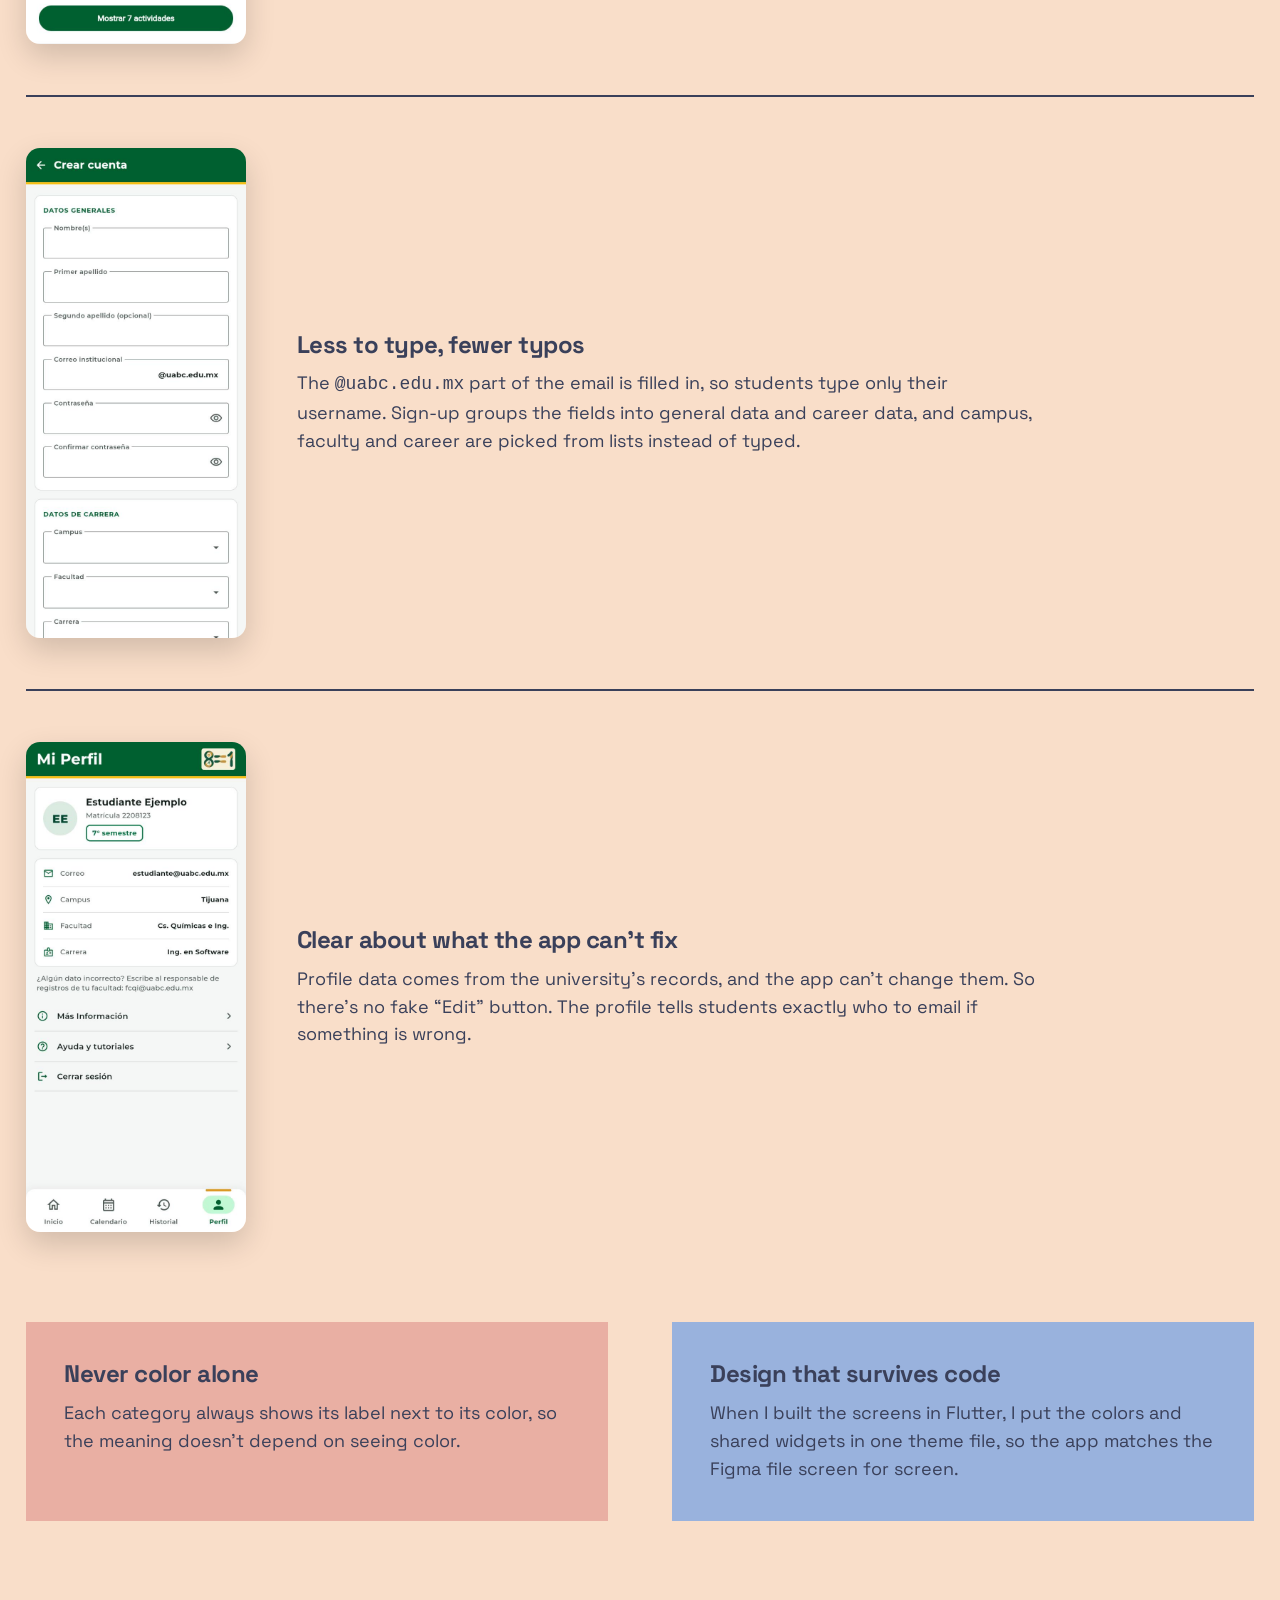
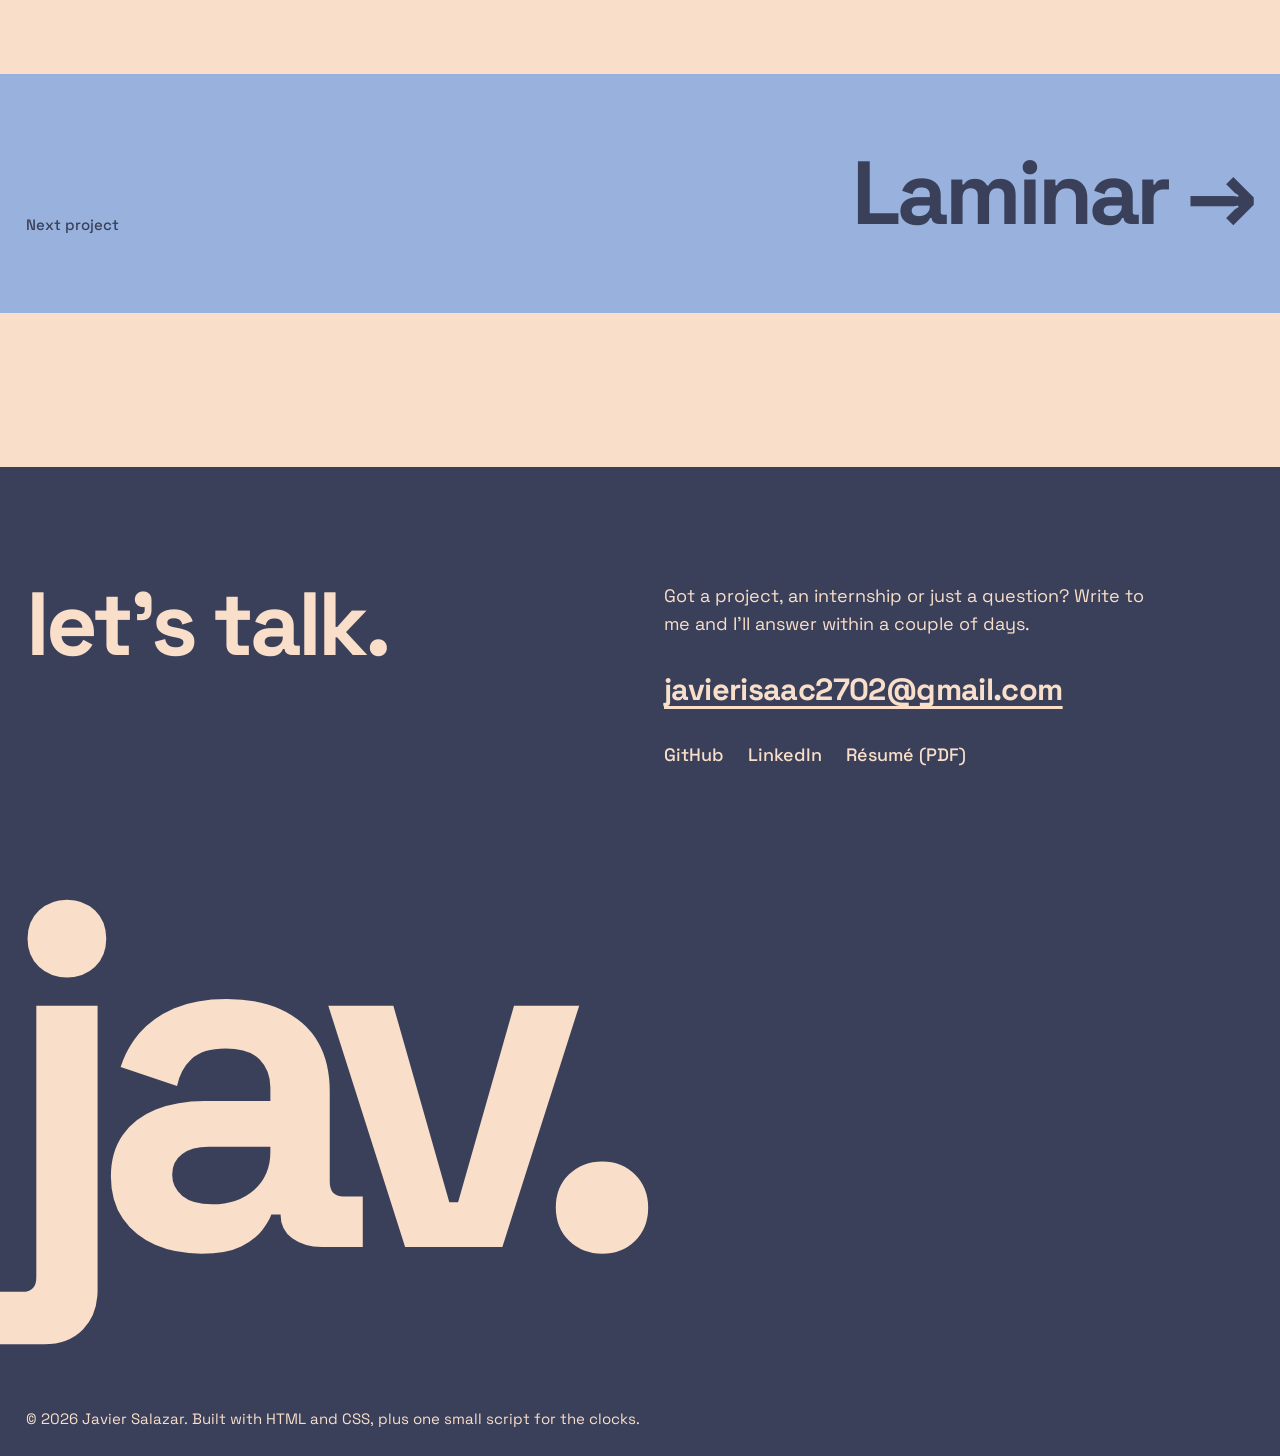
==== commit c0b92c27: "Keep the footer wordmark from overlapping the footer note" ====
--- a/work/8-1.html
+++ b/work/8-1.html
@@ -8,7 +8,7 @@
   <link rel="preconnect" href="https://fonts.googleapis.com">
   <link rel="preconnect" href="https://fonts.gstatic.com" crossorigin>
   <link href="https://fonts.googleapis.com/css2?family=Space+Grotesk:wght@400;500;700&display=swap" rel="stylesheet">
-  <link rel="stylesheet" href="../style.css">
+  <link rel="stylesheet" href="../style.css?v=3">
   <script src="../clock.js" defer></script>
 </head>
 <body id="top">
--- a/style.css
+++ b/style.css
@@ -367,6 +367,7 @@
   font-size: clamp(8rem, 38vw, 40rem);
   font-weight: 700; letter-spacing: -0.08em; line-height: 0.72;
   margin-left: -0.05em;
+  padding-bottom: 0.25em; /* room for the descender of the j, so it isn't cut or covered */
 }
 .footer-note { grid-column: 1 / -1; font-size: var(--size-small); }
 .contact :focus-visible { outline-color: var(--deep-ink); }
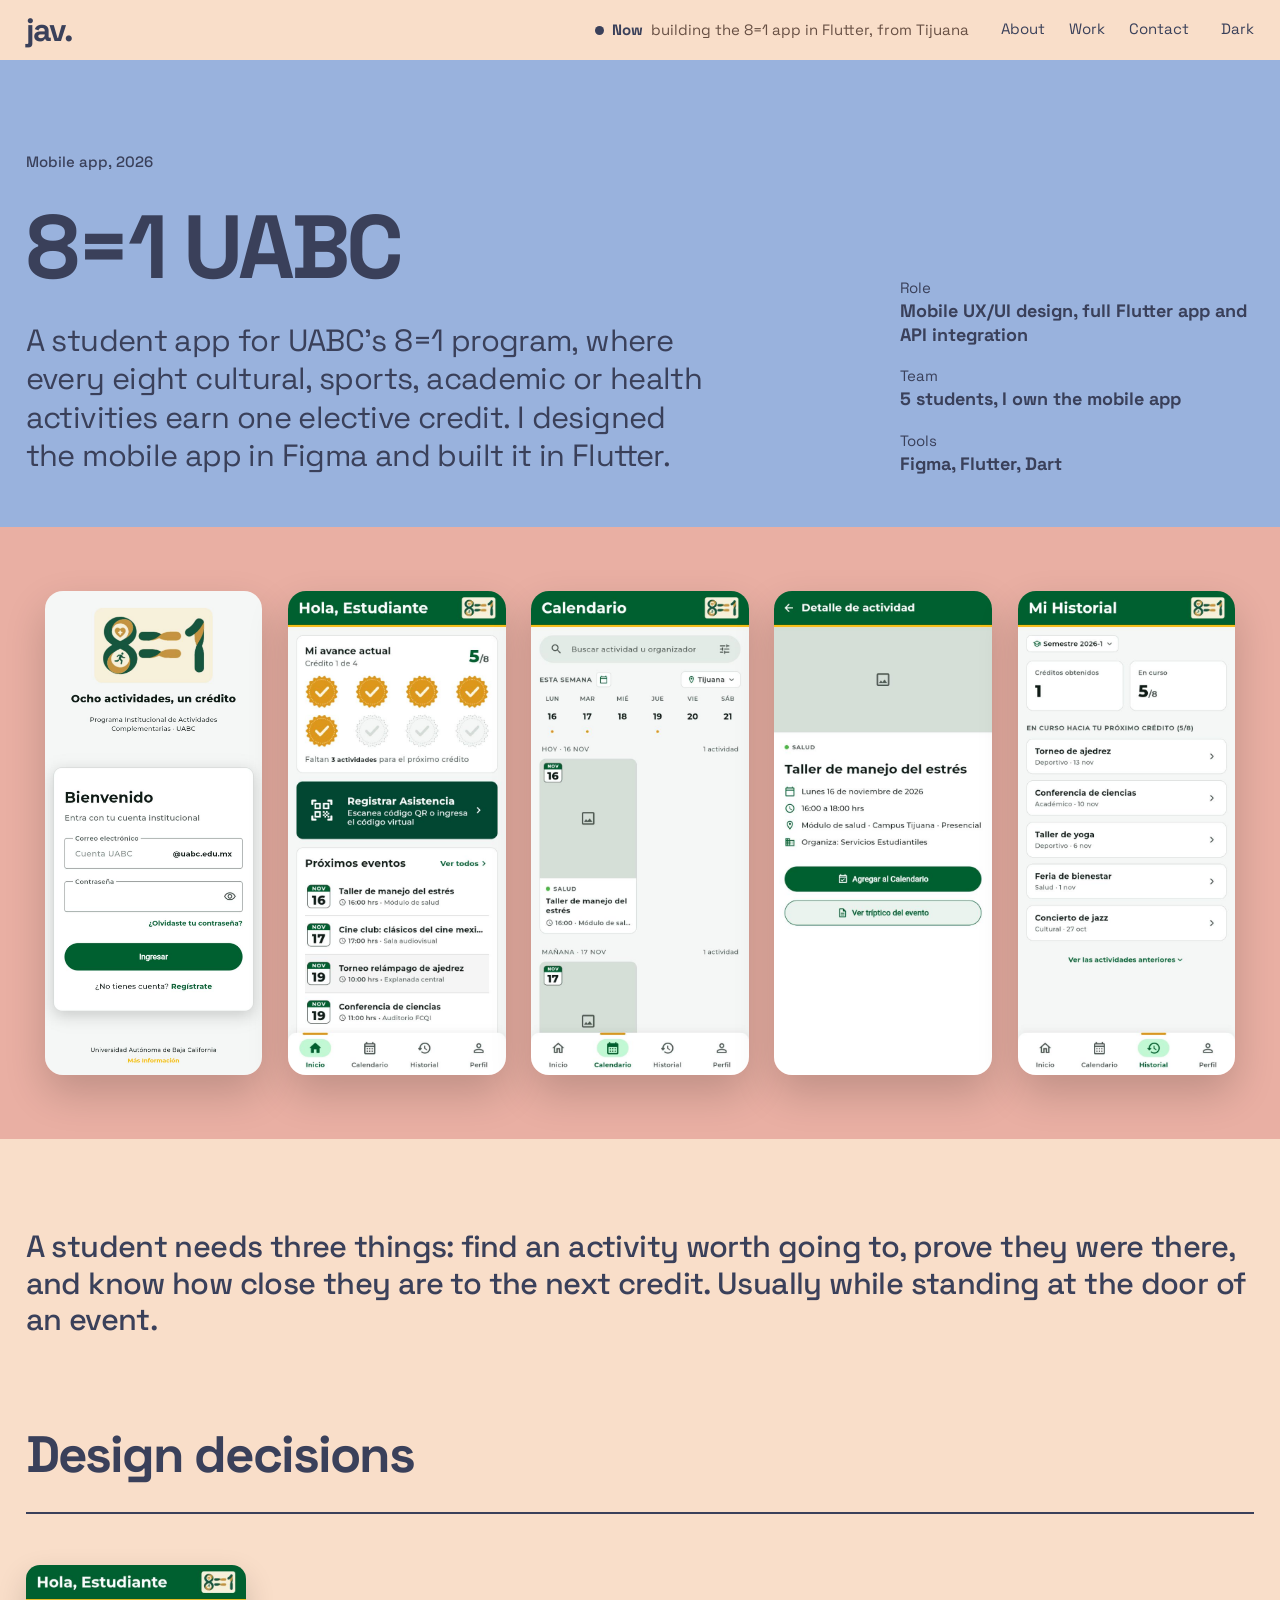
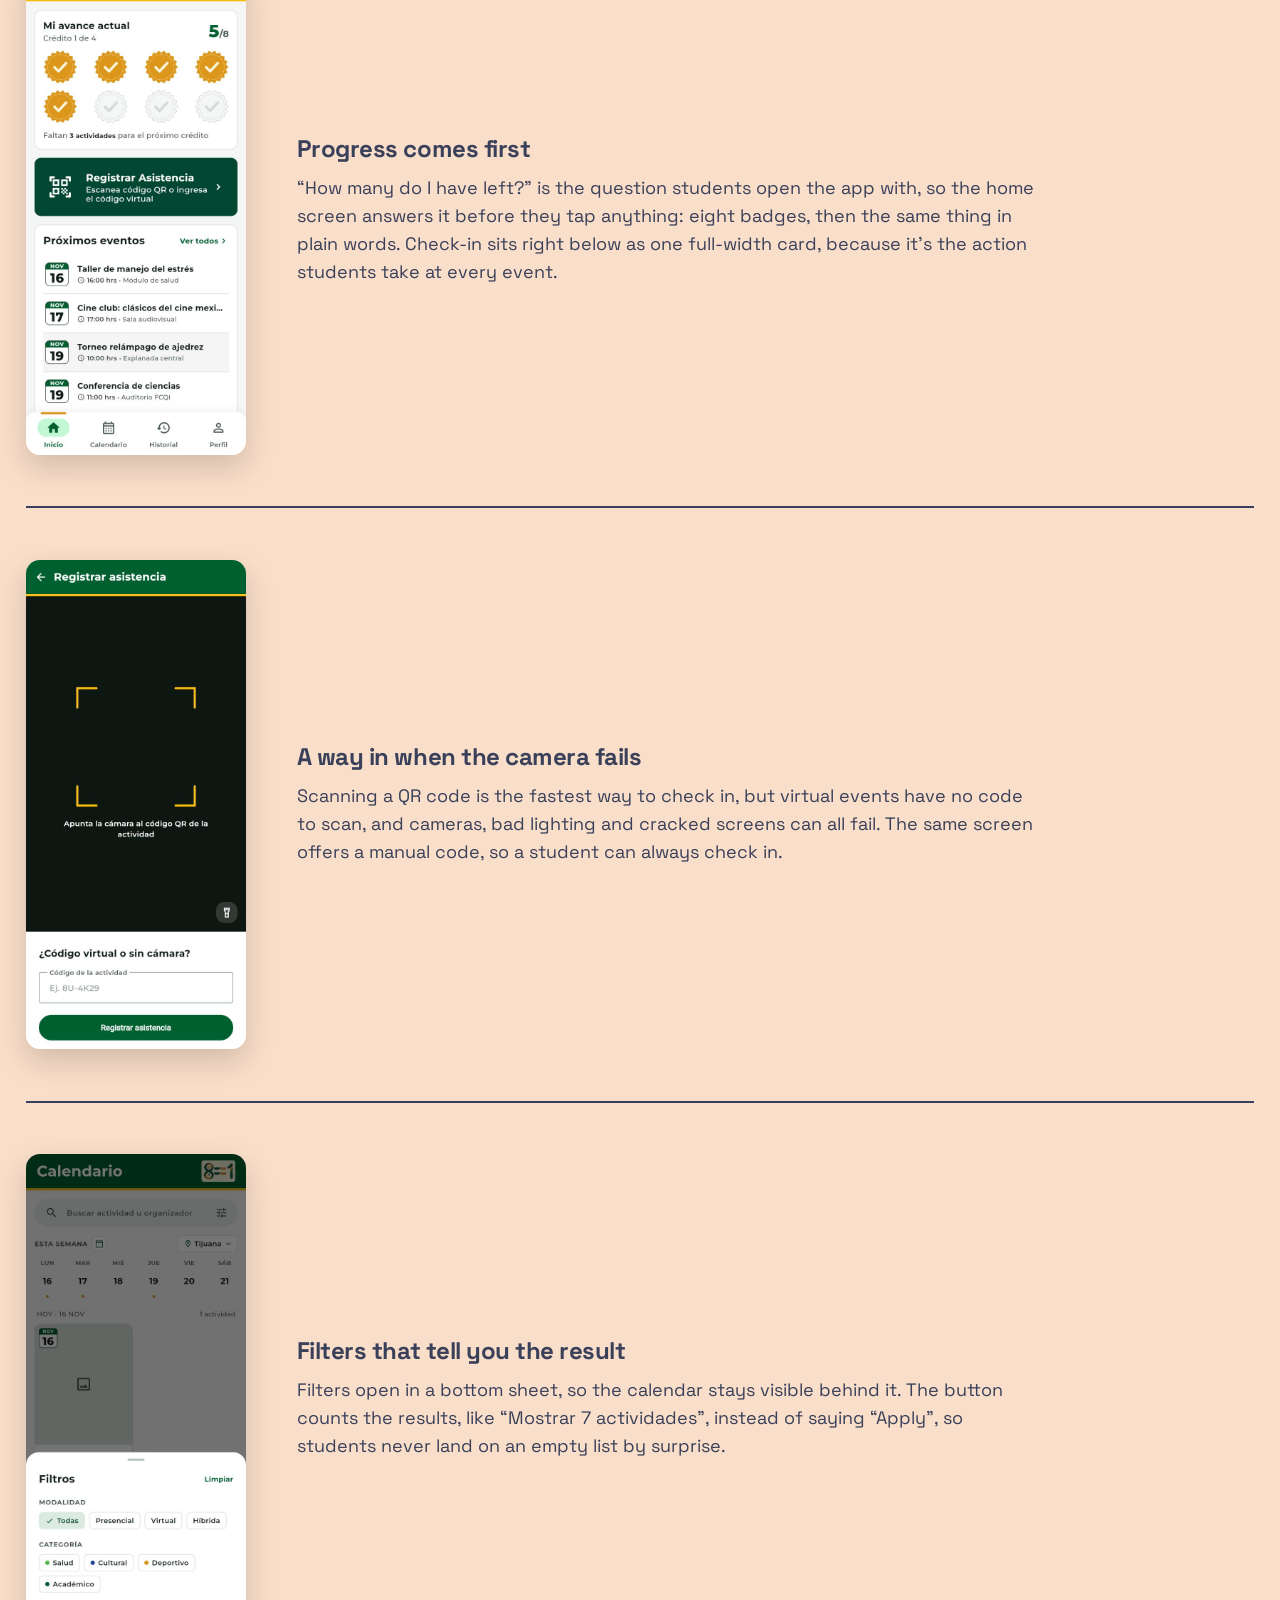
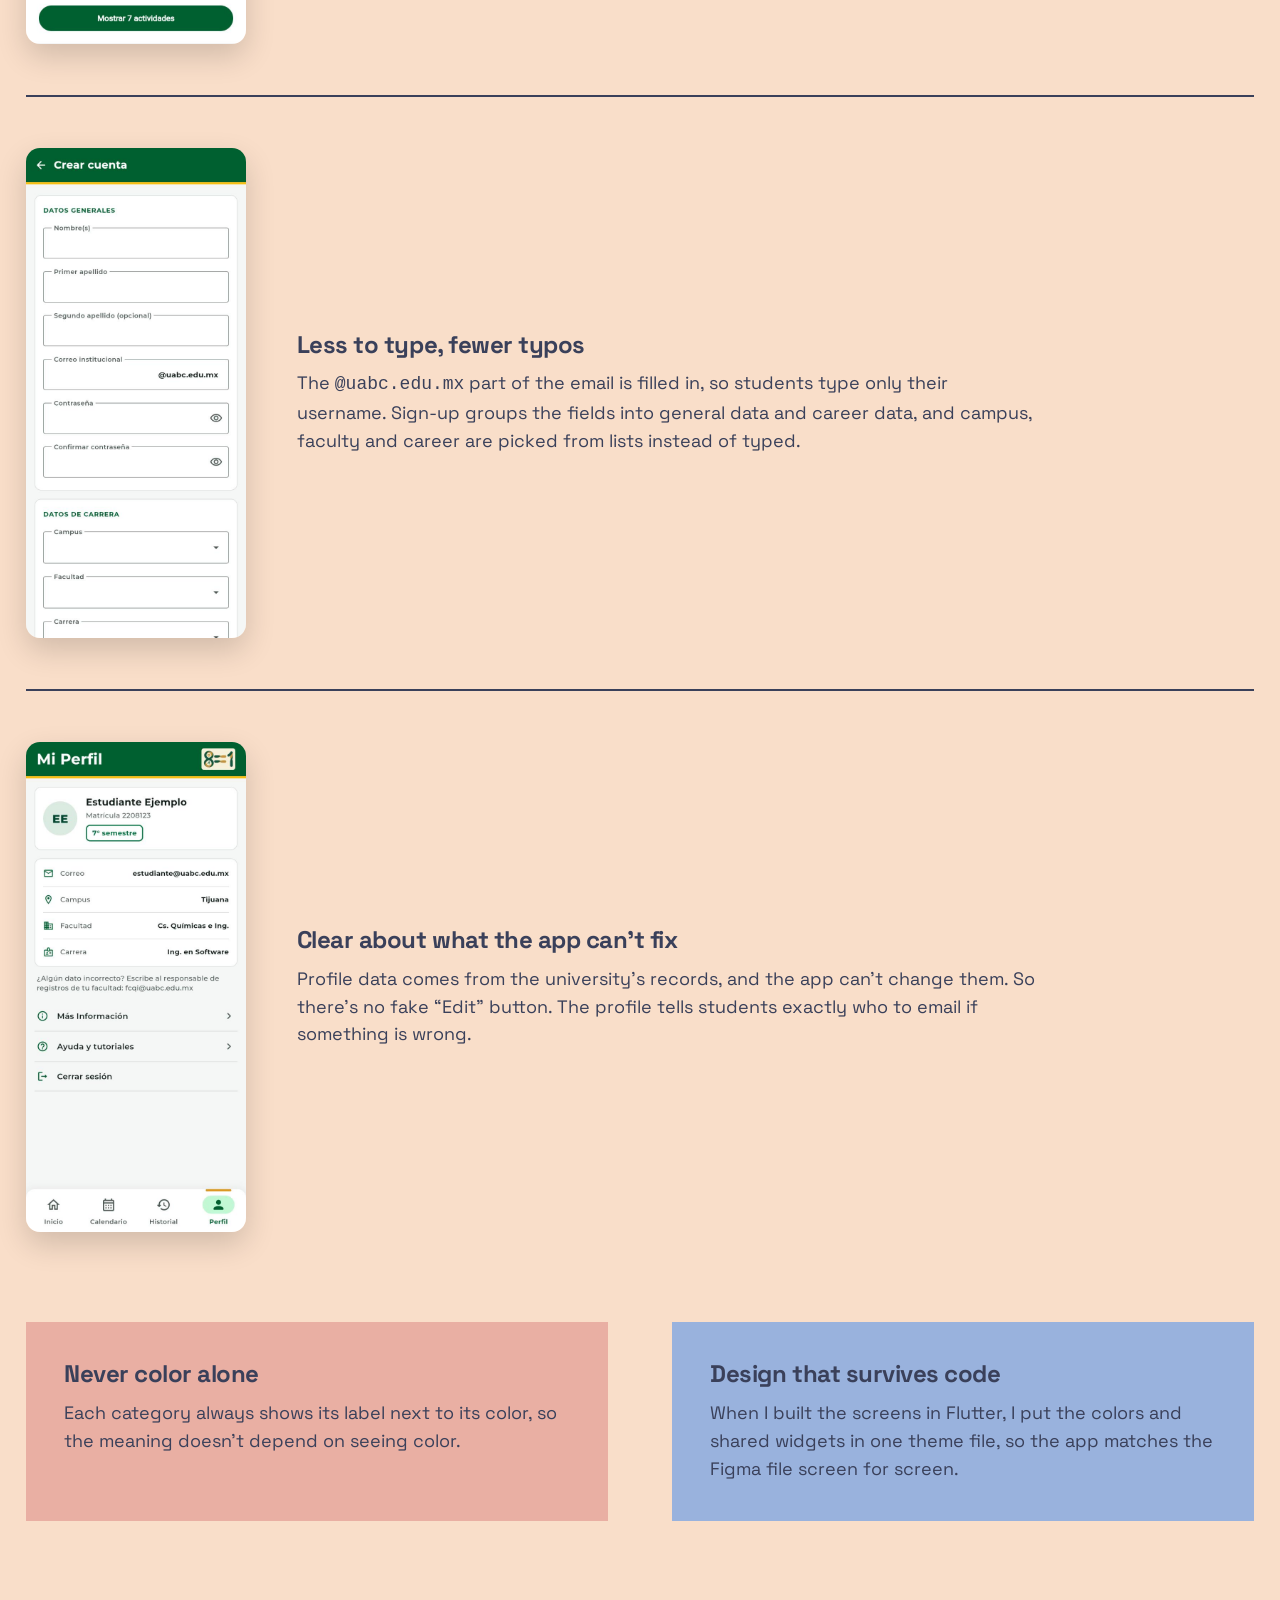
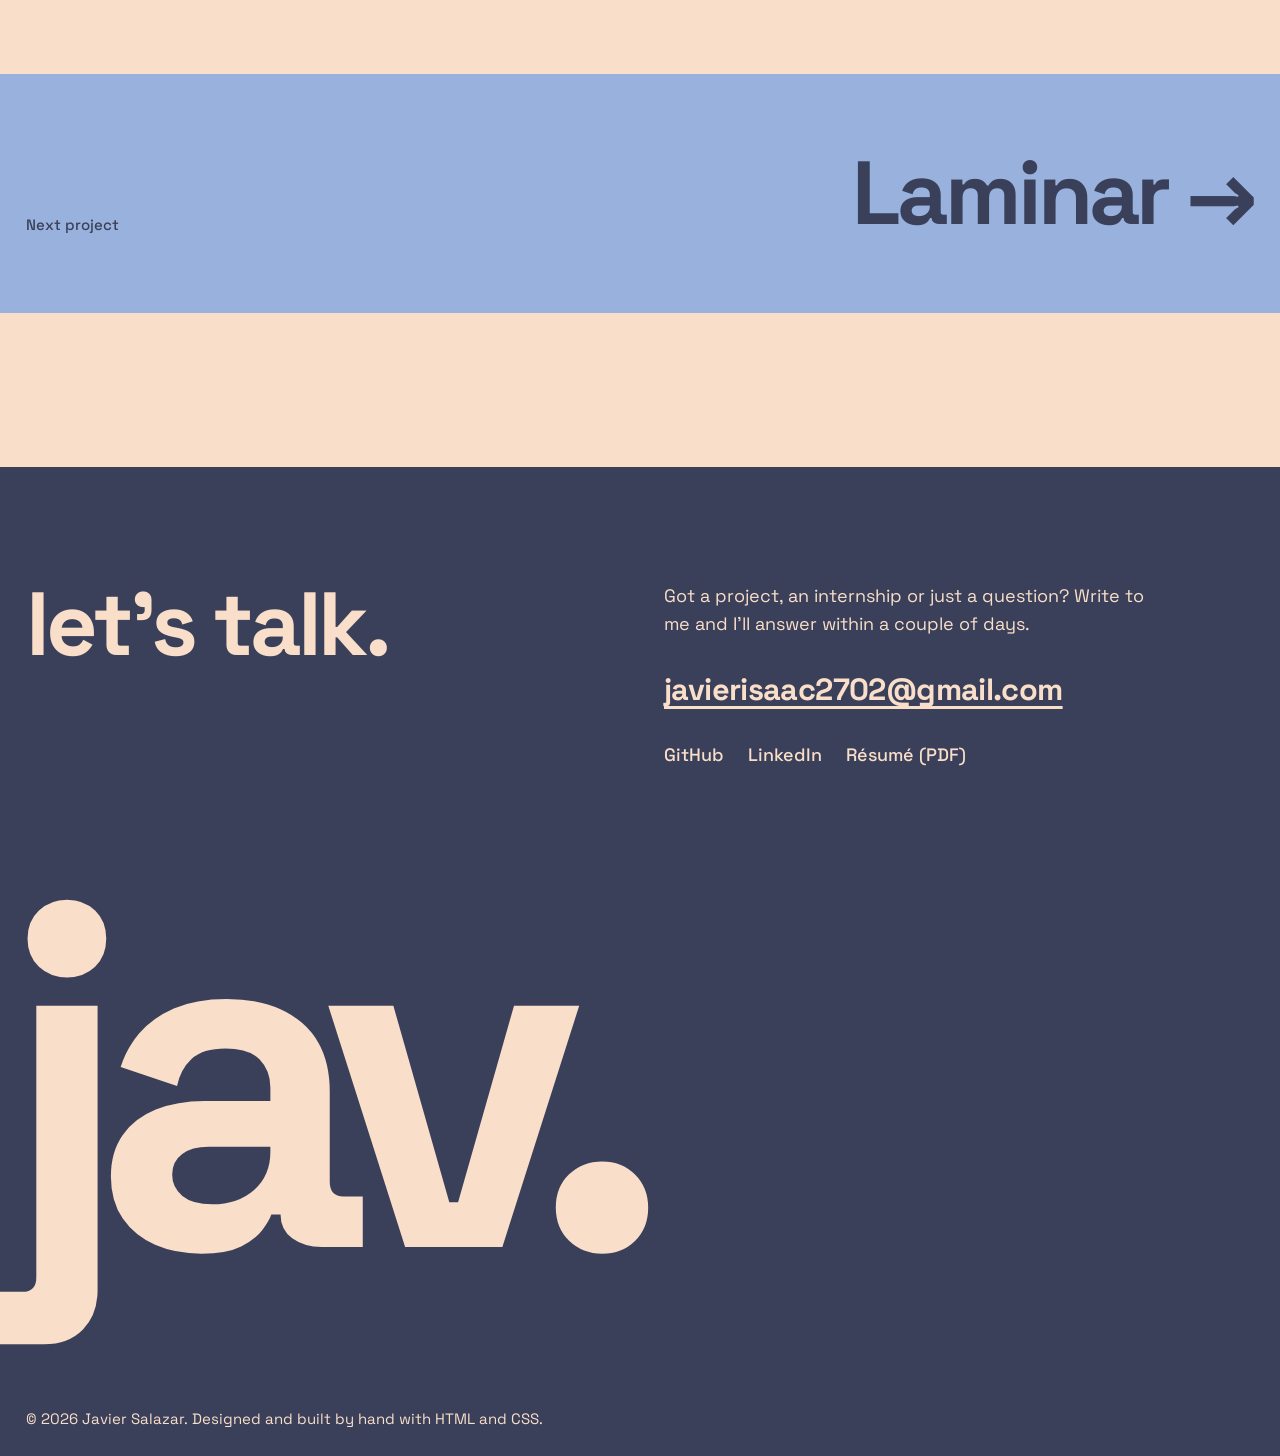
==== commit 380635bc: "Replace the header clocks with a 'now' line about current work" ====
--- a/work/8-1.html
+++ b/work/8-1.html
@@ -8,20 +8,14 @@
   <link rel="preconnect" href="https://fonts.googleapis.com">
   <link rel="preconnect" href="https://fonts.gstatic.com" crossorigin>
   <link href="https://fonts.googleapis.com/css2?family=Space+Grotesk:wght@400;500;700&display=swap" rel="stylesheet">
-  <link rel="stylesheet" href="../style.css?v=3">
-  <script src="../clock.js" defer></script>
+  <link rel="stylesheet" href="../style.css?v=4">
+  <script src="../menu.js" defer></script>
 </head>
 <body id="top">
 
   <header class="bar">
     <a class="wordmark" href="../index.html" aria-label="Javier Salazar, home">jav.</a>
-    <ul class="clocks" aria-label="Local times">
-      <li><span class="city">Your time</span> <time data-tz="local">--:--:--</time></li>
-      <li><span class="city">Tijuana</span> <time data-tz="America/Tijuana">--:--:--</time></li>
-      <li><span class="city">Mexico City</span> <time data-tz="America/Mexico_City">--:--:--</time></li>
-      <li><span class="city">New York</span> <time data-tz="America/New_York">--:--:--</time></li>
-      <li><span class="city">Madrid</span> <time data-tz="Europe/Madrid">--:--:--</time></li>
-    </ul>
+    <p class="now"><span class="now-dot" aria-hidden="true"></span><span class="now-label">Now</span> <span class="now-long">building the 8=1 app in Flutter, from Tijuana</span><span class="now-short">building 8=1</span></p>
     <nav class="links" aria-label="Sections">
       <a href="../index.html#about">About</a>
       <a href="../index.html#work">Work</a>
@@ -130,7 +124,7 @@
       </ul>
     </div>
     <p class="footer-mark" aria-hidden="true">jav.</p>
-    <p class="footer-note">© 2026 Javier Salazar. Built with HTML and CSS, plus one small script for the clocks.</p>
+    <p class="footer-note">© 2026 Javier Salazar. Designed and built by hand with HTML and CSS.</p>
   </footer>
 
 </body>
--- a/style.css
+++ b/style.css
@@ -123,8 +123,19 @@
   font-size: 2rem; font-weight: 700; letter-spacing: -0.06em; line-height: 1;
   text-decoration: none; margin-right: auto;
 }
-.clocks { display: flex; gap: 24px; font-variant-numeric: tabular-nums; white-space: nowrap; }
-.clocks .city { color: var(--soft); }
+/* "Now" line: what Javier is working on at the moment. Edit the text in each page's header. */
+.now { display: flex; align-items: center; gap: 8px; white-space: nowrap; }
+.now-label { font-weight: 700; }
+.now-long { color: var(--soft); }
+.now-short { display: none; color: var(--soft); }
+.now-dot {
+  width: 9px; height: 9px; border-radius: 50%;
+  background: var(--action); flex: none;
+}
+@media (prefers-reduced-motion: no-preference) {
+  .now-dot { animation: pulse 2s ease-in-out infinite; }
+}
+@keyframes pulse { 50% { opacity: 0.25; transform: scale(0.7); } }
 .links { display: flex; gap: 24px; }
 .links a, .theme-switch, .menu-button {
   text-decoration: none; cursor: pointer;
@@ -506,15 +517,15 @@
 
 /* ---------- Tablet ---------- */
 @media (max-width: 1100px) {
-  .clocks li:nth-child(n + 4) { display: none; }
   .about { grid-template-columns: 1fr 1fr; }
   .works { grid-template-columns: repeat(2, 1fr); }
 }
 
 /* ---------- Phone ---------- */
 @media (max-width: 760px) {
-  .clocks li:nth-child(n + 2) { display: none; }
-  .clocks { margin-left: auto; }
+  .now { margin-left: auto; }
+  .now-long { display: none; }
+  .now-short { display: inline; }
   .wordmark { margin-right: 0; }
   .links { display: none; }
   .menu-button { display: inline; }
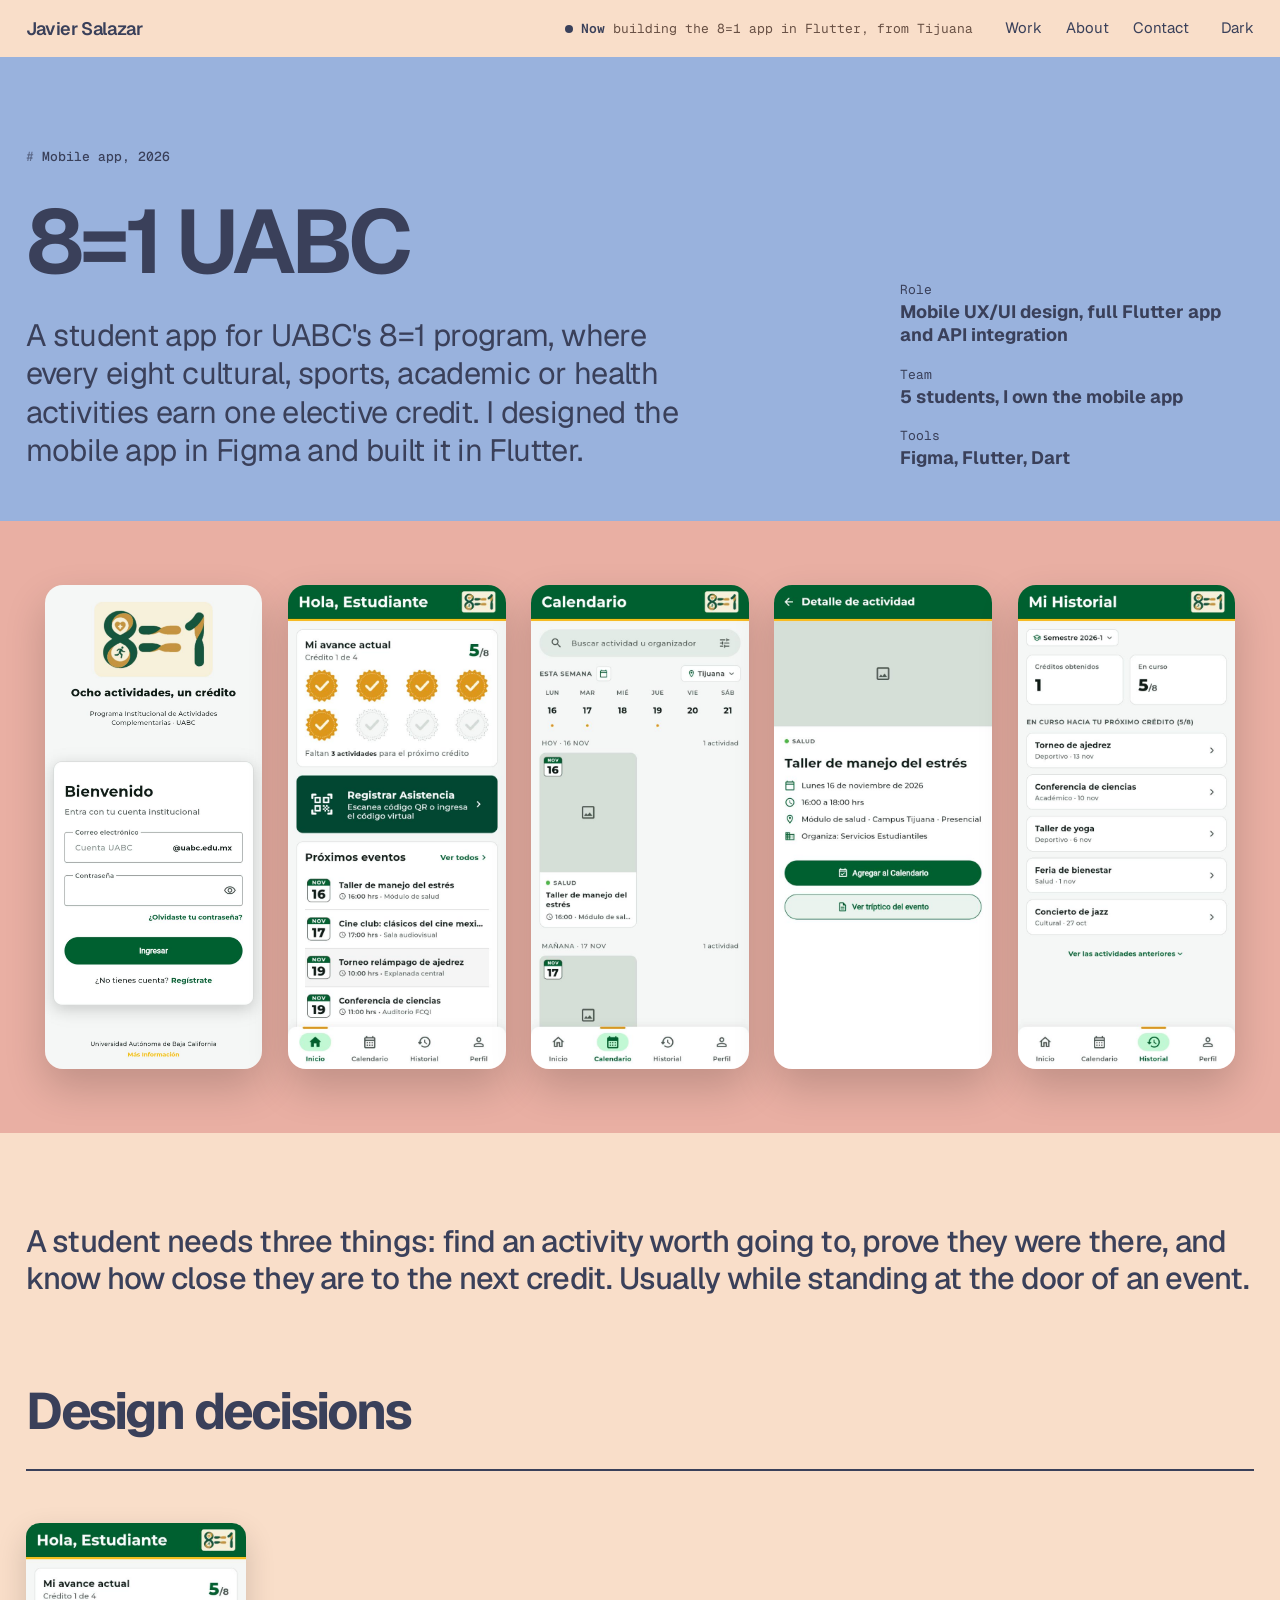
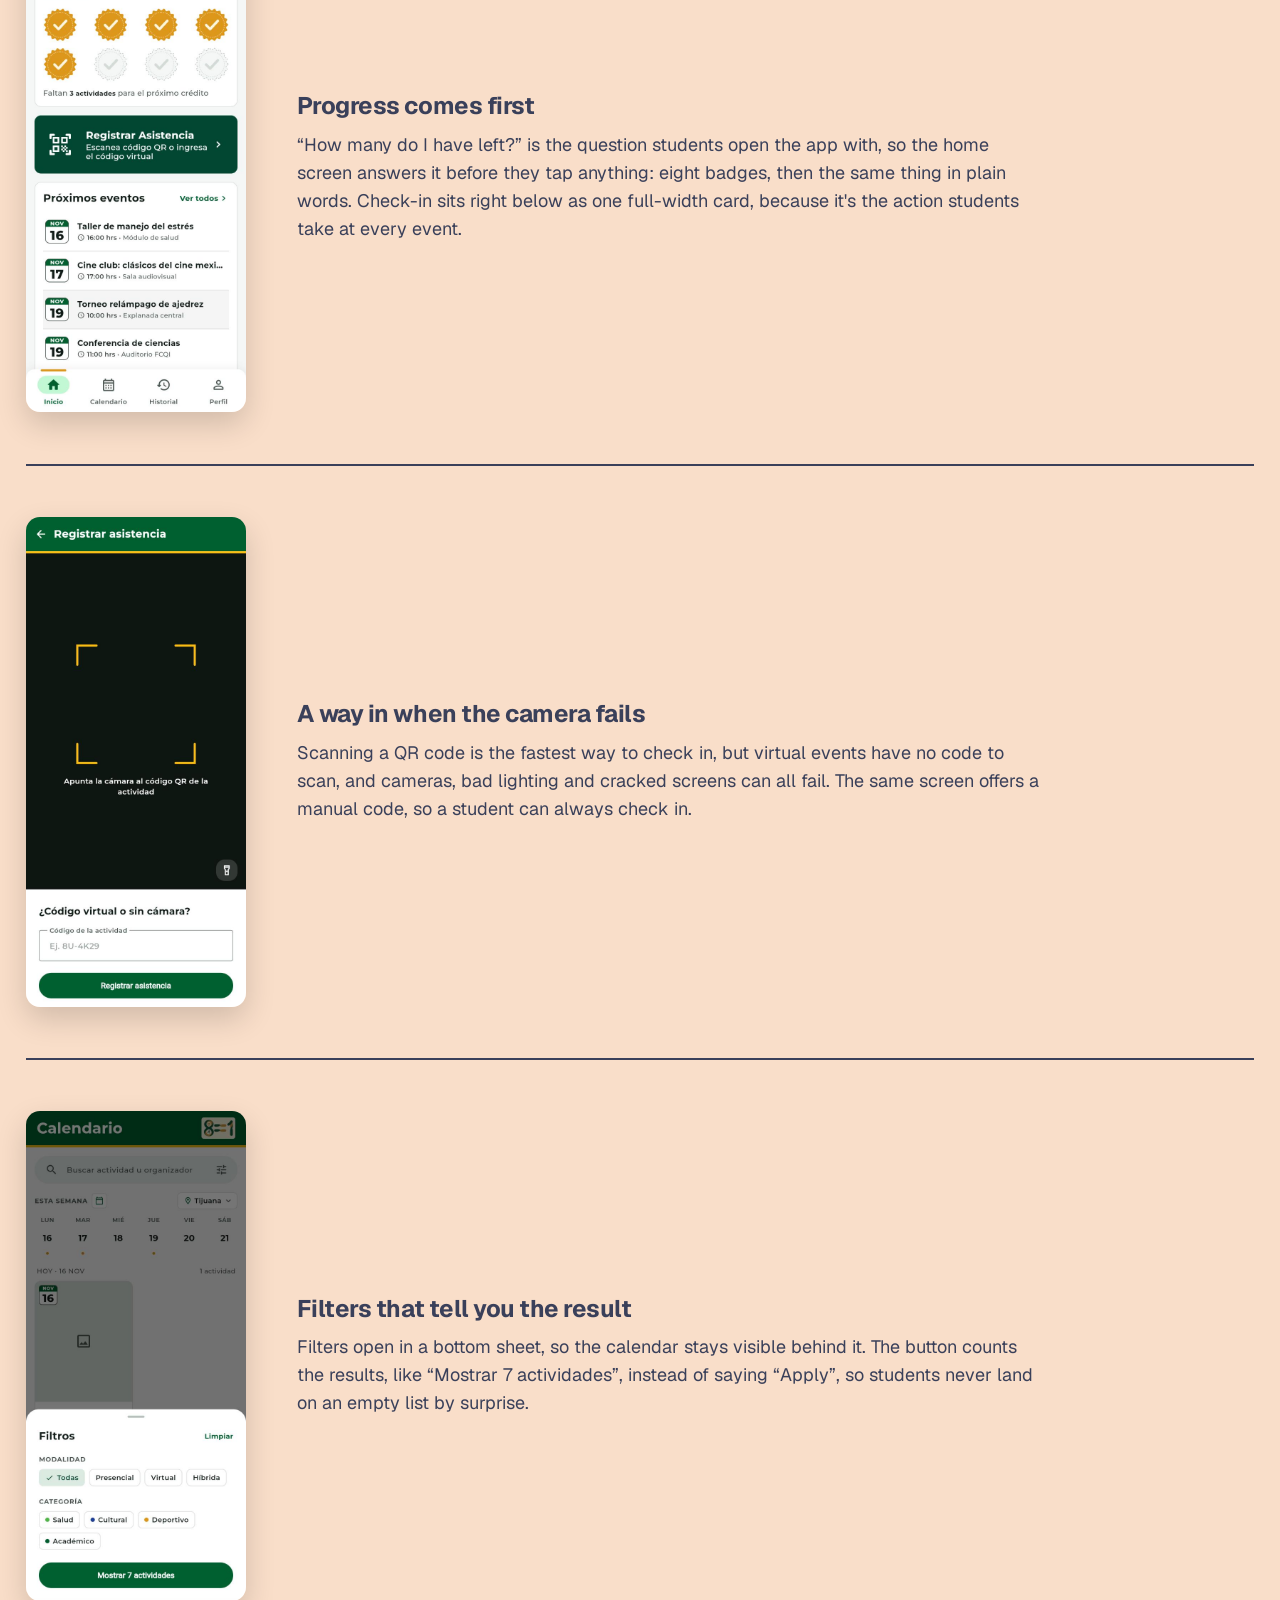
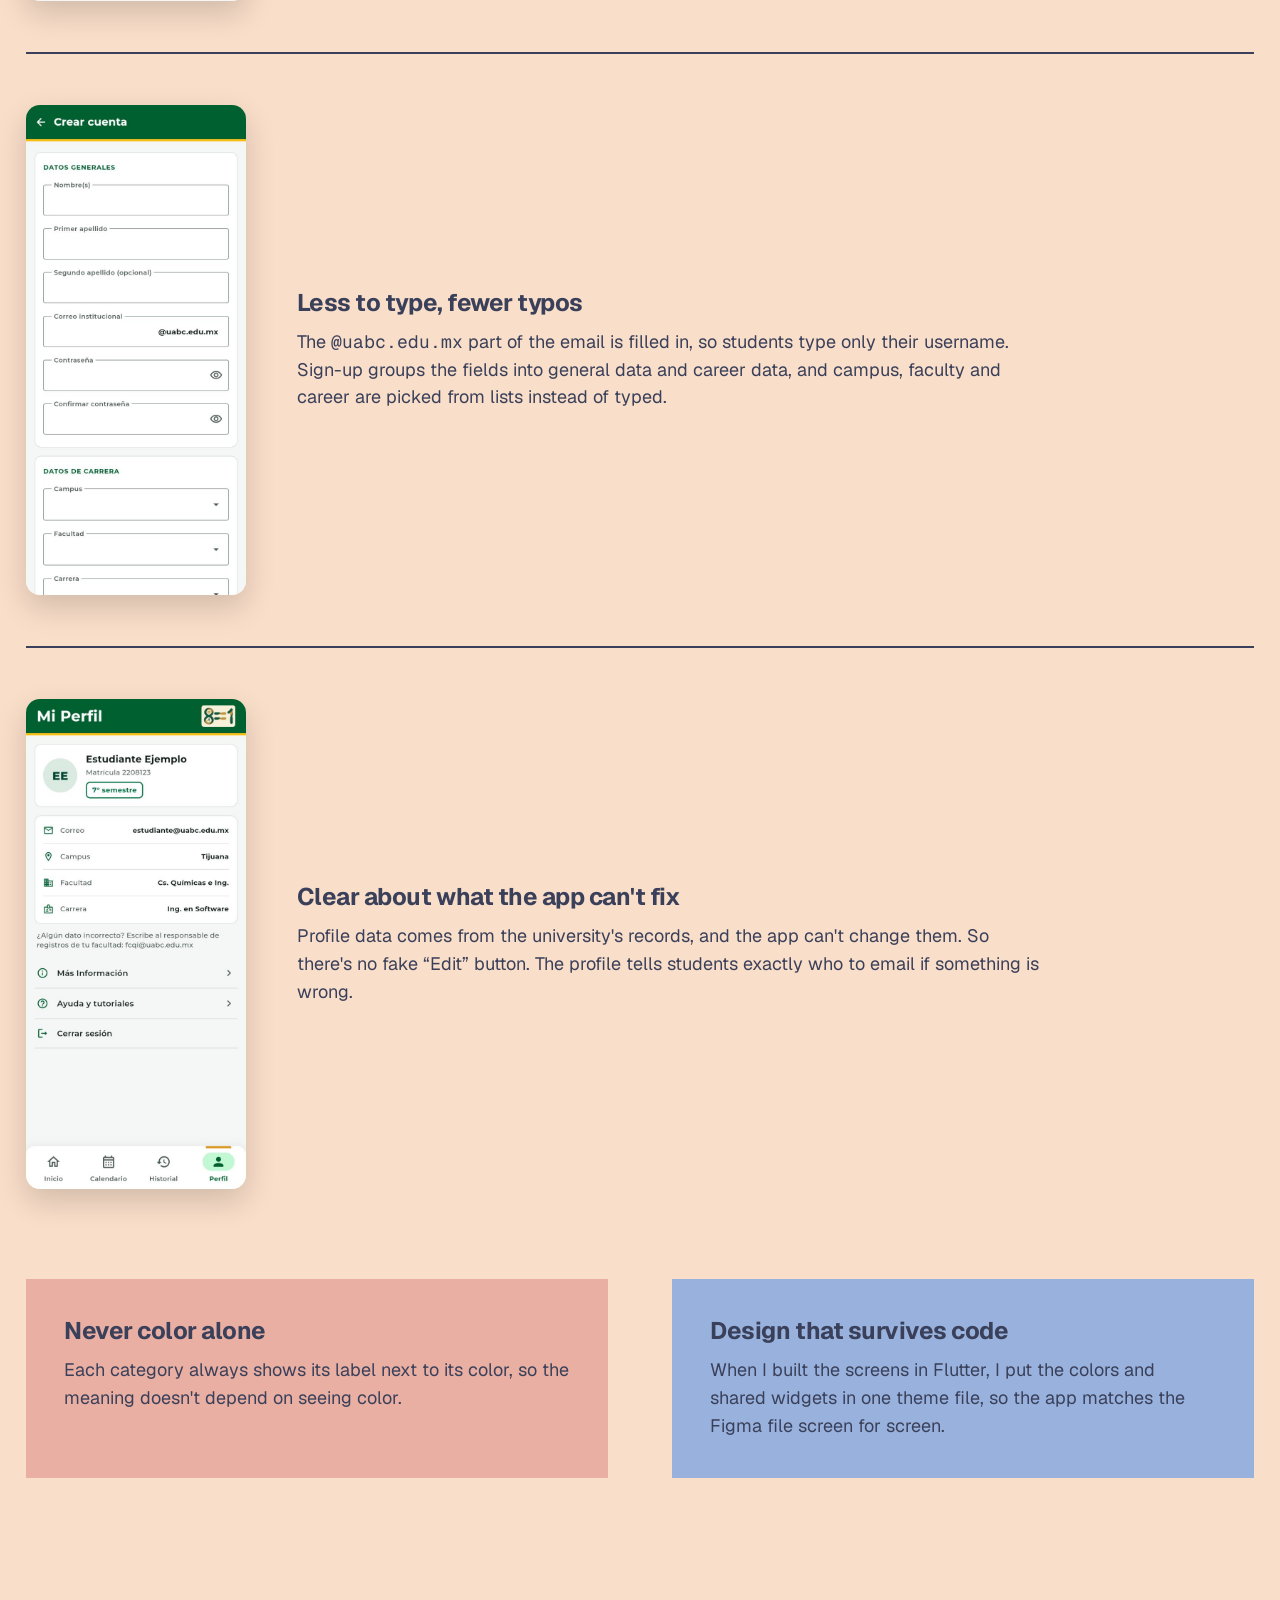
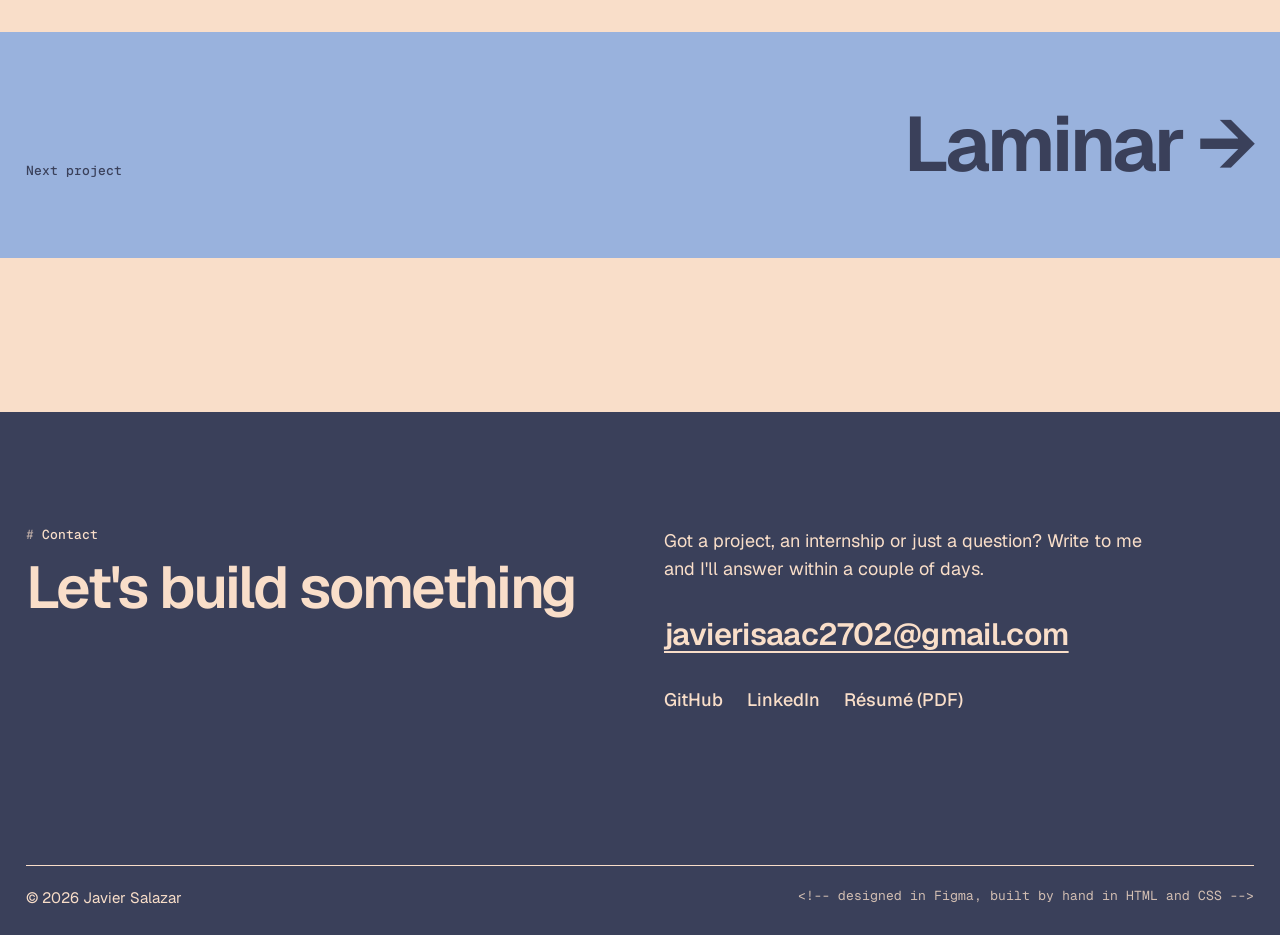
==== commit f7b947ae: "Redesign as a Figma canvas plus code: own hero, frame-named sections and projects, design/code stack" ====
--- a/work/8-1.html
+++ b/work/8-1.html
@@ -5,20 +5,18 @@
   <meta name="viewport" content="width=device-width, initial-scale=1">
   <title>8=1 UABC, Javier Salazar</title>
   <meta name="description" content="8=1 UABC: a student app for UABC's 8=1 program, designed in Figma and built in Flutter by Javier Salazar.">
-  <link rel="preconnect" href="https://fonts.googleapis.com">
-  <link rel="preconnect" href="https://fonts.gstatic.com" crossorigin>
-  <link href="https://fonts.googleapis.com/css2?family=Space+Grotesk:wght@400;500;700&display=swap" rel="stylesheet">
-  <link rel="stylesheet" href="../style.css?v=4">
+  <link rel="preload" href="../fonts/geist-variable.woff2" as="font" type="font/woff2" crossorigin>
+  <link rel="stylesheet" href="../style.css?v=6">
   <script src="../menu.js" defer></script>
 </head>
 <body id="top">
 
   <header class="bar">
-    <a class="wordmark" href="../index.html" aria-label="Javier Salazar, home">jav.</a>
+    <a class="wordmark" href="../index.html" aria-label="Javier Salazar, home">Javier Salazar</a>
     <p class="now"><span class="now-dot" aria-hidden="true"></span><span class="now-label">Now</span> <span class="now-long">building the 8=1 app in Flutter, from Tijuana</span><span class="now-short">building 8=1</span></p>
     <nav class="links" aria-label="Sections">
+      <a href="../index.html#work">Work</a>
       <a href="../index.html#about">About</a>
-      <a href="../index.html#work">Work</a>
       <a href="#contact">Contact</a>
     </nav>
     <label class="theme-switch">
@@ -27,15 +25,15 @@
     <input type="checkbox" id="menu" class="menu-state" aria-label="Open the menu">
     <label for="menu" class="menu-button" aria-hidden="true"><span class="when-closed">Menu</span><span class="when-open">Close</span></label>
     <nav class="menu" aria-label="Menu">
+      <a href="../index.html#work">Work</a>
       <a href="../index.html#about">About</a>
-      <a href="../index.html#work">Work</a>
       <a href="#contact">Contact</a>
     </nav>
   </header>
 
   <main>
     <section class="case-head" aria-labelledby="case-title">
-      <p class="case-kicker">Mobile app, 2026</p>
+      <p class="case-kicker"><span class="frame-icon" aria-hidden="true">#</span> Mobile app, 2026</p>
       <h1 id="case-title" class="case-title">8=1 UABC</h1>
       <p class="case-lede">A student app for UABC's 8=1 program, where every eight cultural, sports, academic or health activities earn one elective credit. I designed the mobile app in Figma and built it in Flutter.</p>
       <dl class="case-meta">
@@ -113,7 +111,10 @@
   </main>
 
   <footer class="contact" id="contact" aria-labelledby="contact-title">
-    <h2 id="contact-title" class="section-title reveal">let's talk.</h2>
+    <header class="section-head reveal">
+      <p class="frame-name"><span class="frame-icon" aria-hidden="true">#</span> Contact</p>
+      <h2 id="contact-title" class="section-title">Let's build something</h2>
+    </header>
     <div class="contact-body reveal">
       <p>Got a project, an internship or just a question? Write to me and I'll answer within a couple of days.</p>
       <a class="email" href="mailto:javierisaac2702@gmail.com?subject=Hi%20Javier">javierisaac2702@gmail.com</a>
@@ -123,8 +124,7 @@
         <li><a href="../resume.pdf">Résumé (PDF)</a></li>
       </ul>
     </div>
-    <p class="footer-mark" aria-hidden="true">jav.</p>
-    <p class="footer-note">© 2026 Javier Salazar. Designed and built by hand with HTML and CSS.</p>
+    <p class="footer-note"><span>© 2026 Javier Salazar</span> <code>&lt;!-- designed in Figma, built by hand in HTML and CSS --&gt;</code></p>
   </footer>
 
 </body>
--- a/style.css
+++ b/style.css
@@ -66,14 +66,20 @@
   }
 }
 
+/* ---------- Type: Geist and Geist Mono, self-hosted ---------- */
+@font-face { font-family: "Geist"; src: url("fonts/geist-variable.woff2") format("woff2"); font-weight: 100 900; font-display: swap; }
+@font-face { font-family: "Geist Mono"; src: url("fonts/geist-mono-variable.woff2") format("woff2"); font-weight: 100 900; font-display: swap; }
+
 /* ---------- Scale and space ---------- */
 :root {
-  --font: "Space Grotesk", "Helvetica Neue", Arial, sans-serif;
-  --size-giant: clamp(4.5rem, 14.6vw, 17rem);
-  --size-title: clamp(3rem, 7vw, 7rem);
+  --font: "Geist", "Helvetica Neue", Arial, sans-serif;
+  --mono: "Geist Mono", ui-monospace, "Cascadia Code", Consolas, monospace;
+  --size-name: clamp(3.5rem, 10.5vw, 12rem);
+  --size-title: clamp(2.25rem, 4.6vw, 4.75rem);
   --size-statement: clamp(1.5rem, 2.4vw, 2.25rem);
   --size-body: 1.125rem;
   --size-small: 0.9375rem;
+  --size-mono: 0.8125rem;
   --edge: clamp(16px, 2vw, 32px);
   --section-gap: clamp(96px, 12vw, 200px);
   --ease: cubic-bezier(0.2, 0.7, 0.2, 1);
@@ -94,42 +100,59 @@
 }
 img { display: block; max-width: 100%; height: auto; }
 a { color: inherit; }
-h1, h2, h3, p, ul, dl, dd, figure { margin: 0; }
+h1, h2, h3, p, ul, dl, dd, figure, pre { margin: 0; }
 ul { padding: 0; list-style: none; }
+code, pre { font-family: var(--mono); }
 :focus-visible { outline: 3px solid var(--ink); outline-offset: 3px; }
 ::selection { background: var(--ink); color: var(--ground); }
-.visually-hidden, .menu-state, .theme-switch input, .filters input {
+.visually-hidden, .menu-state, .theme-switch input {
   position: absolute; width: 1px; height: 1px; overflow: hidden;
   clip-path: inset(50%); white-space: nowrap;
 }
 
+/* Section headings: a Figma frame name above a plain sentence title. */
+.section-head { display: grid; gap: 14px; }
+.frame-name {
+  display: flex; align-items: baseline; gap: 8px; flex-wrap: wrap;
+  font-family: var(--mono); font-size: var(--size-mono); font-weight: 500;
+  letter-spacing: 0; line-height: 1.3;
+}
+.frame-icon { opacity: 0.6; }
+.frame-name .count { color: var(--soft); font-weight: 400; }
 .section-title {
   font-size: var(--size-title);
-  font-weight: 700;
-  letter-spacing: -0.045em;
-  line-height: 0.95;
-}
+  font-weight: 600;
+  letter-spacing: -0.04em;
+  line-height: 1;
+  max-width: 18ch;
+  text-wrap: balance;
+}
+
+/* Code colours, taken from the palette */
+.c-tag { color: var(--powder-blush); }
+.c-attr { color: var(--powder-blue); }
+.c-str { color: var(--powder-petal); opacity: 0.85; }
 
 /* ---------- Header bar ---------- */
 .bar {
   position: sticky; top: 0; z-index: 10;
   display: flex; align-items: center; gap: clamp(16px, 2.5vw, 40px);
-  padding: 14px var(--edge);
+  padding: 16px var(--edge);
   background: var(--ground);
   font-size: var(--size-small);
   transition: background-color 0.4s var(--ease);
 }
 .wordmark {
-  font-size: 2rem; font-weight: 700; letter-spacing: -0.06em; line-height: 1;
+  font-size: 1.125rem; font-weight: 600; letter-spacing: -0.02em; line-height: 1;
   text-decoration: none; margin-right: auto;
 }
 /* "Now" line: what Javier is working on at the moment. Edit the text in each page's header. */
-.now { display: flex; align-items: center; gap: 8px; white-space: nowrap; }
-.now-label { font-weight: 700; }
+.now { display: flex; align-items: center; gap: 8px; white-space: nowrap; font-family: var(--mono); font-size: var(--size-mono); }
+.now-label { font-weight: 600; }
 .now-long { color: var(--soft); }
 .now-short { display: none; color: var(--soft); }
 .now-dot {
-  width: 9px; height: 9px; border-radius: 50%;
+  width: 8px; height: 8px; border-radius: 50%;
   background: var(--action); flex: none;
 }
 @media (prefers-reduced-motion: no-preference) {
@@ -158,48 +181,93 @@
   flex-direction: column; gap: 8px;
   box-shadow: 0 18px 40px rgb(0 0 0 / 0.18);
 }
-.menu a { font-size: 2rem; font-weight: 700; letter-spacing: -0.03em; text-decoration: none; }
+.menu a { font-size: 2rem; font-weight: 600; letter-spacing: -0.03em; text-decoration: none; }
 .menu a:hover { text-decoration: underline; text-decoration-thickness: 3px; }
 :root:has(#menu:checked) .menu { display: flex; animation: drop 0.35s var(--ease); }
 :root:has(#menu:checked) .menu-button .when-open { display: inline; }
 :root:has(#menu:checked) .menu-button .when-closed { display: none; }
 :root:has(#menu:focus-visible) .menu-button { outline: 3px solid var(--ink); outline-offset: 3px; }
 
-/* ---------- Hero ---------- */
+/* ---------- Hero: Figma canvas on the left, a real app frame on the right ---------- */
 .hero {
   display: grid;
   grid-template-columns: 7fr 3fr;
   min-height: calc(100svh - 64px);
 }
-.hero-text {
-  display: flex; flex-direction: column; justify-content: flex-end;
-  gap: clamp(32px, 5vw, 72px);
-  padding: var(--edge);
-  background: var(--field-b);
+.canvas {
+  position: relative; min-width: 0;
+  display: flex; flex-direction: column; justify-content: flex-end; align-items: flex-start;
+  gap: clamp(28px, 4vw, 56px);
+  padding: clamp(28px, 3vw, 48px) var(--edge) var(--edge);
+  background-color: var(--field-b);
+  /* the dotted grid of a design canvas */
+  background-image: radial-gradient(color-mix(in oklab, var(--ink) 22%, transparent) 1px, transparent 1.4px);
+  background-size: 22px 22px;
   overflow: hidden;
 }
-.hero-word {
-  font-size: var(--size-giant);
-  font-weight: 700;
-  letter-spacing: -0.065em;
-  line-height: 0.85;
-  margin-left: -0.04em;
+.canvas > .frame-name { position: absolute; top: clamp(20px, 2.4vw, 32px); left: var(--edge); }
+
+.selection {
+  position: relative;
+  padding: 0.12em 0.18em 0.06em;
+  outline: 2px solid var(--ink);
+  font-size: var(--size-name);
+  margin: 0 0 0 0.1em;
   animation: rise 1s var(--ease) both;
 }
+.hero-name { font-size: 1em; font-weight: 650; letter-spacing: -0.055em; line-height: 0.88; }
+.handle {
+  position: absolute; width: 12px; height: 12px;
+  background: var(--ground); border: 2px solid var(--ink);
+}
+.handle.tl { top: -7px; left: -7px; }
+.handle.tr { top: -7px; right: -7px; }
+.handle.bl { bottom: -7px; left: -7px; }
+.handle.br { bottom: -7px; right: -7px; }
+.size-tag, .code-tag {
+  position: absolute; left: 50%; translate: -50% 0;
+  padding: 4px 10px;
+  font-family: var(--mono); font-size: var(--size-mono); font-weight: 500; letter-spacing: 0; line-height: 1.3;
+  white-space: nowrap;
+}
+.size-tag { top: calc(100% + 12px); background: var(--action); color: var(--action-ink); }
+.cursor {
+  position: absolute; right: -1.5em; bottom: -0.6em;
+  display: flex; align-items: flex-start; gap: 2px;
+  font-size: var(--size-mono); font-family: var(--mono); color: var(--ink);
+  animation: wander 7s ease-in-out infinite;
+}
+.cursor > span { margin-top: 16px; padding: 3px 8px; background: var(--ink); color: var(--ground); border-radius: 0 6px 6px 6px; }
+@keyframes wander { 0%, 100% { translate: 0 0; } 40% { translate: -1.6em -0.5em; } 70% { translate: -0.6em 0.3em; } }
+
+.code {
+  position: relative;
+  margin-top: 40px;
+  padding: 22px 22px 18px;
+  background: var(--twilight-indigo); color: var(--powder-petal);
+  outline: 1px solid color-mix(in oklab, var(--powder-petal) 25%, transparent);
+  font-size: clamp(0.8rem, 1.05vw, 1rem); line-height: 1.7;
+  max-width: 100%;
+  animation: rise 1s 0.2s var(--ease) both;
+}
+.code pre { overflow-x: auto; }
+.code-tag { top: -13px; left: 22px; translate: none; background: var(--powder-blush); color: var(--twilight-indigo); }
+
 .hero-foot {
+  align-self: stretch;
   display: flex; align-items: end; justify-content: space-between; gap: 32px;
-  animation: rise 1s 0.15s var(--ease) both;
-}
-.hero-lede { font-size: var(--size-statement); line-height: 1.2; letter-spacing: -0.02em; max-width: 24ch; }
-.hero-photo { overflow: hidden; background: var(--field-a); }
-
-/* Until there is a portrait: two real app screens on the coloured panel. */
+  animation: rise 1s 0.3s var(--ease) both;
+}
+.hero-lede { font-size: var(--size-statement); line-height: 1.2; letter-spacing: -0.025em; max-width: 24ch; }
+
+/* The app frame: two real 8=1 screens, named like a Figma frame. */
 .hero-screens {
   position: relative; overflow: hidden;
-  display: flex; justify-content: center; align-items: center; gap: 0;
+  display: flex; justify-content: center; align-items: center;
   padding: var(--edge);
   background: var(--field-a); color: var(--ink); text-decoration: none;
 }
+.hero-screens > .frame-name { position: absolute; top: clamp(20px, 2.4vw, 32px); left: var(--edge); }
 .hero-screens img {
   width: 58%; max-width: 280px; border-radius: 22px;
   box-shadow: 0 24px 50px rgb(0 0 0 / 0.25);
@@ -207,28 +275,71 @@
   transition: transform 0.6s var(--ease);
 }
 .hero-screens img + img { margin-left: -22%; transform: translateY(14%); animation-delay: 0.35s; }
-.hero-screens:hover img:first-child { transform: translateY(-3%); }
+.hero-screens:hover img:first-of-type { transform: translateY(-3%); }
 .hero-screens:hover img + img { transform: translateY(10%); }
-.hero-tag {
-  position: absolute; left: var(--edge); bottom: var(--edge);
-  font-size: var(--size-small); font-weight: 500;
-  padding: 8px 12px; background: var(--ground);
-}
-.hero-photo img {
-  width: 100%; height: 100%; object-fit: cover;
-  animation: settle 1.6s var(--ease) both;
-}
 
 .button {
   flex: none;
   display: inline-block;
-  padding: 18px 28px;
+  padding: 16px 26px;
   background: var(--action); color: var(--action-ink);
   font-weight: 500; text-decoration: none;
   transition: transform 0.2s var(--ease), background-color 0.2s var(--ease);
 }
 .button:hover { transform: translateY(-3px); }
 .button:active { transform: translateY(1px) scale(0.98); }
+
+/* ---------- Work: every project is a named frame ---------- */
+.work-section { margin-top: var(--section-gap); padding: 0 var(--edge); }
+.works {
+  display: grid; grid-template-columns: repeat(2, 1fr);
+  gap: clamp(40px, 5vw, 80px) clamp(16px, 2vw, 32px);
+  margin-top: clamp(40px, 5vw, 72px);
+}
+.work a { display: grid; gap: 10px; text-decoration: none; }
+.work-featured { grid-column: 1 / -1; }
+/* Each project sits on a coloured panel, so screenshots of any shape keep their full frame. */
+.shot {
+  position: relative;
+  display: grid; place-items: center;
+  grid-template: 100% / 100%;
+  aspect-ratio: 4 / 3; overflow: hidden;
+  padding: clamp(24px, 3.5vw, 56px);
+  background: var(--field-a);
+  outline: 2px solid transparent; outline-offset: 0;
+  transition: outline-color 0.2s var(--ease);
+}
+.work:nth-child(odd) .shot { background: var(--field-b); }
+.work-featured .shot { aspect-ratio: 21 / 9; background: var(--field-a); }
+.work a:hover .shot, .work a:focus-visible .shot { outline-color: var(--ink); }
+.work a:focus-visible { outline: none; }
+.shot img {
+  max-width: 100%; max-height: 100%; width: auto; height: auto;
+  box-shadow: 0 18px 40px rgb(0 0 0 / 0.18);
+  transition: transform 0.6s var(--ease);
+}
+.shot-wide img { width: 100%; }
+.shot-phones { display: flex; gap: 3%; justify-content: center; }
+.shot-phones img { height: 100%; width: auto; border-radius: 16px; }
+.shot-phones img:nth-child(even) { transform: translateY(6%); }
+.shot-sprite, .work:nth-child(odd) .shot-sprite { background: var(--powder-blue); }
+.work a:hover .shot img { transform: scale(1.03); }
+.work a:hover .shot-phones img:nth-child(even) { transform: translateY(2%); }
+.work a:hover .sprite { transform: scale(1.06); }
+.work h3 { margin-top: 6px; font-size: 1.5rem; font-weight: 600; letter-spacing: -0.03em; line-height: 1.2; }
+.work .blurb { font-size: 1rem; max-width: 52ch; color: var(--ink); }
+
+/* Pixel art: a 4-frame walk cycle from the sprite sheet, scaled up without smoothing. */
+.sprite {
+  display: block; width: 128px; height: 256px;
+  background: url("img/pixel/sprite.png") 0 -256px / 512px 1280px no-repeat;
+  image-rendering: pixelated;
+  transition: transform 0.6s var(--ease);
+}
+@media (prefers-reduced-motion: no-preference) {
+  .sprite { animation: walk 0.6s steps(4) infinite; }
+}
+@keyframes walk { to { background-position-x: -512px; } }
 
 /* ---------- About ---------- */
 .about {
@@ -243,22 +354,19 @@
   padding: var(--edge);
   background: var(--field-a);
 }
-.about-photo { overflow: hidden; }
 .about-numbers {
   display: grid; grid-template-columns: 1fr 1fr; gap: 2px;
   background: var(--ground);
 }
 .about-numbers > div { padding: clamp(20px, 2.5vw, 36px); background: var(--field-a); display: flex; flex-direction: column; gap: 4px; }
 .about-numbers > div:nth-child(2), .about-numbers > div:nth-child(3) { background: var(--field-b); }
-.about-numbers dt { font-size: var(--size-small); font-weight: 500; }
-.about-numbers dd { font-size: clamp(3rem, 6vw, 5.5rem); font-weight: 700; letter-spacing: -0.05em; line-height: 1; }
+.about-numbers dt { font-family: var(--mono); font-size: var(--size-mono); }
+.about-numbers dd { font-size: clamp(3rem, 6vw, 5.5rem); font-weight: 600; letter-spacing: -0.05em; line-height: 1; }
 .about-numbers dd.small { font-size: var(--size-small); font-weight: 400; letter-spacing: 0; line-height: 1.4; }
-.about-photo img { width: 100%; aspect-ratio: 4 / 5; object-fit: cover; transition: transform 0.8s var(--ease); }
-.about-photo:hover img { transform: scale(1.04); }
 .statement {
   padding: clamp(32px, 5vw, 80px) var(--edge);
   font-size: var(--size-statement); font-weight: 500;
-  line-height: 1.2; letter-spacing: -0.02em;
+  line-height: 1.2; letter-spacing: -0.025em;
   max-width: 30ch; box-sizing: content-box;
 }
 .about-detail {
@@ -268,124 +376,64 @@
 }
 .about-detail > p { max-width: 62ch; }
 .facts { display: grid; grid-template-columns: repeat(2, 1fr); gap: 28px 32px; }
-.facts dt { font-size: var(--size-small); }
-.facts dd { font-weight: 700; font-size: 1.25rem; line-height: 1.3; }
-
-/* ---------- Toolbox ---------- */
-.toolbox {
-  margin-top: var(--section-gap);
-  padding: clamp(56px, 8vw, 120px) var(--edge);
-  background: var(--deep); color: var(--deep-ink);
-  display: grid; grid-template-columns: 1fr 2fr; gap: 32px;
-}
-.tools { display: flex; flex-wrap: wrap; gap: 0.1em 0.5em; font-size: clamp(2rem, 4.4vw, 4.25rem); font-weight: 700; letter-spacing: -0.04em; line-height: 1.1; }
-.tools li:not(:last-child)::after { content: ","; }
-.tools li { transition: transform 0.3s var(--ease); }
-.tools li:hover { transform: translateY(-6px); }
-
-/* ---------- Work ---------- */
-.work-section { margin-top: var(--section-gap); padding: 0 var(--edge); }
-.filters {
-  display: flex; flex-wrap: wrap; gap: 8px;
-  margin: 40px 0 24px; padding: 0; border: 0;
-}
-.filters label {
-  padding: 10px 16px;
-  background: var(--field-a);
-  font-size: var(--size-small); font-weight: 500;
-  cursor: pointer;
-  transition: background-color 0.2s var(--ease), color 0.2s var(--ease), transform 0.15s var(--ease);
-}
-.filters label:hover { background: var(--field-b); }
-.filters label:active { transform: scale(0.96); }
-.filters input:checked + label { background: var(--action); color: var(--action-ink); }
-.filters input:focus-visible + label { outline: 3px solid var(--ink); outline-offset: 3px; }
-
-.works { display: grid; grid-template-columns: repeat(3, 1fr); gap: clamp(12px, 1.6vw, 24px); }
-.work a { display: block; text-decoration: none; }
-/* Each project sits on a coloured panel, so screenshots of any shape keep their full frame. */
-.shot {
-  display: grid; place-items: center;
-  grid-template: 100% / 100%;
-  aspect-ratio: 4 / 5; overflow: hidden;
-  padding: clamp(24px, 3.5vw, 56px);
-  background: var(--field-a);
-}
-.work:nth-child(even) .shot { background: var(--field-b); }
-.shot img {
-  max-width: 100%; max-height: 100%; width: auto; height: auto;
-  box-shadow: 0 18px 40px rgb(0 0 0 / 0.18);
-  transition: transform 0.6s var(--ease);
-}
-.shot-phone img { height: 100%; object-fit: contain; border-radius: 18px; }
-.shot-wide img { width: 100%; }
-.shot-logo, .work:nth-child(even) .shot-logo { background: var(--powder-petal); }
-.shot-logo img { width: 70%; box-shadow: none; }
-.shot-sprite, .work:nth-child(even) .shot-sprite { background: var(--powder-blue); }
-.work a:hover .shot img, .work a:hover .sprite { transform: scale(1.04); }
-
-/* Pixel art: a 4-frame walk cycle from the sprite sheet, scaled up without smoothing. */
-.sprite {
-  display: block; width: 128px; height: 256px;
-  background: url("img/pixel/sprite.png") 0 -256px / 512px 1280px no-repeat;
-  image-rendering: pixelated;
-  transition: transform 0.6s var(--ease);
-}
-@media (prefers-reduced-motion: no-preference) {
-  .sprite { animation: walk 0.6s steps(4) infinite; }
-}
-@keyframes walk { to { background-position-x: -512px; } }
-.work a { overflow: hidden; }
-.work h3 { margin-top: 14px; font-size: 1.375rem; font-weight: 700; letter-spacing: -0.02em; line-height: 1.2; }
-.work p { color: var(--soft); font-size: var(--size-small); }
-.work .blurb { color: var(--ink); font-size: 1rem; margin-top: 8px; max-width: 46ch; }
-.work-featured { grid-column: span 2; }
-.work-featured .shot { aspect-ratio: 8 / 5; }
-.shot-phones { display: flex; gap: 4%; justify-content: center; }
-.shot-phones img { height: 100%; width: auto; border-radius: 16px; }
-.shot-phones img:nth-child(2) { transform: translateY(-4%); }
-.work a:focus-visible { outline-offset: 6px; }
-
-/* CSS-only filtering: hide every project that does not carry the checked tag. */
-.work-section:has(#f-ui:checked)       .work[data-tags]:not([data-tags~="ui"]),
-.work-section:has(#f-code:checked)     .work[data-tags]:not([data-tags~="code"]),
-.work-section:has(#f-research:checked) .work[data-tags]:not([data-tags~="research"]),
-.work-section:has(#f-uni:checked)      .work[data-tags]:not([data-tags~="uni"]),
-.work-section:has(#f-art:checked)      .work[data-tags]:not([data-tags~="art"]) { display: none; }
+.facts dt { font-family: var(--mono); font-size: var(--size-mono); }
+.facts dd { font-weight: 600; font-size: 1.25rem; line-height: 1.3; }
+
+/* ---------- Stack: layers panel next to a config file ---------- */
+.stack { margin-top: var(--section-gap); padding: 0 var(--edge); }
+.stack-panels { display: grid; grid-template-columns: 1fr 1fr; gap: clamp(16px, 2vw, 32px); margin-top: clamp(40px, 5vw, 72px); }
+.panel { min-width: 0; padding: clamp(20px, 2.5vw, 36px); }
+.panel-title {
+  display: flex; justify-content: space-between; gap: 16px;
+  padding-bottom: 14px; margin-bottom: 18px; border-bottom: 1px solid currentColor;
+  font-family: var(--mono); font-size: var(--size-mono); font-weight: 600;
+}
+.panel-title span { font-weight: 400; opacity: 0.7; }
+.panel-design { background: var(--field-a); }
+.layers { display: grid; gap: 2px; }
+.layers li {
+  display: flex; gap: 12px; align-items: baseline;
+  padding: 10px 12px;
+  font-size: clamp(1.1rem, 1.6vw, 1.375rem); font-weight: 500; letter-spacing: -0.015em;
+  transition: background-color 0.2s var(--ease);
+}
+.layers li:hover { background: color-mix(in oklab, var(--ink) 10%, transparent); }
+.layer-icon { font-family: var(--mono); font-size: var(--size-mono); opacity: 0.6; width: 1em; }
+.panel-code { background: var(--twilight-indigo); color: var(--powder-petal); }
+.panel-code pre { font-size: clamp(0.85rem, 1.15vw, 1.05rem); line-height: 1.9; overflow-x: auto; }
 
 /* ---------- Contact and footer ---------- */
 .contact {
   margin-top: var(--section-gap);
   padding: clamp(64px, 9vw, 140px) var(--edge) var(--edge);
   background: var(--deep); color: var(--deep-ink);
-  display: grid; grid-template-columns: 1fr 1fr; gap: 32px 48px;
-  overflow: hidden;
-}
+  display: grid; grid-template-columns: 1fr 1fr; gap: 48px;
+}
+.contact .section-head { align-content: start; }
 .contact-body { display: flex; flex-direction: column; gap: 28px; align-items: start; }
 .contact-body > p { max-width: 40ch; }
 .email {
-  font-size: var(--size-statement); font-weight: 700; letter-spacing: -0.02em;
-  text-decoration: underline; text-decoration-thickness: 3px; text-underline-offset: 6px;
+  font-size: var(--size-statement); font-weight: 600; letter-spacing: -0.02em;
+  text-decoration: underline; text-decoration-thickness: 2px; text-underline-offset: 6px;
   transition: text-underline-offset 0.25s var(--ease);
+  overflow-wrap: anywhere;
 }
 .email:hover { text-underline-offset: 10px; }
 .socials { display: flex; flex-wrap: wrap; gap: 24px; }
 .socials a { text-decoration: none; font-weight: 500; }
 .socials a:hover { text-decoration: underline; }
-.footer-mark {
+.footer-note {
   grid-column: 1 / -1;
-  margin-top: clamp(48px, 8vw, 120px);
-  font-size: clamp(8rem, 38vw, 40rem);
-  font-weight: 700; letter-spacing: -0.08em; line-height: 0.72;
-  margin-left: -0.05em;
-  padding-bottom: 0.25em; /* room for the descender of the j, so it isn't cut or covered */
-}
-.footer-note { grid-column: 1 / -1; font-size: var(--size-small); }
+  display: flex; flex-wrap: wrap; justify-content: space-between; gap: 12px;
+  margin-top: clamp(48px, 8vw, 120px); padding-top: 20px;
+  border-top: 1px solid currentColor;
+  font-size: var(--size-small);
+}
+.footer-note code { font-size: var(--size-mono); opacity: 0.8; }
 .contact :focus-visible { outline-color: var(--deep-ink); }
 
 /* ---------- Motion ---------- */
 @keyframes rise { from { opacity: 0; transform: translateY(28px); } }
-@keyframes settle { from { transform: scale(1.12); } }
 @keyframes drop { from { opacity: 0; transform: translateY(-12px); } }
 
 /* Scroll-linked entrances, no JavaScript. Browsers without support just show everything. */
@@ -397,12 +445,6 @@
   }
   .statement { animation-range: entry 0% entry 30%; }
   .about-detail { animation-range: entry 10% entry 50%; }
-  .hero-photo img {
-    animation: settle 1.6s var(--ease) both, drift linear both;
-    animation-timeline: auto, scroll(root);
-    animation-range: normal, 0 100vh;
-  }
-  @keyframes drift { to { translate: 0 8%; } }
 }
 
 @media (prefers-reduced-motion: reduce) {
@@ -419,15 +461,15 @@
   padding: clamp(48px, 7vw, 112px) var(--edge) clamp(32px, 4vw, 56px);
   background: var(--field-b);
 }
-.case-kicker { font-size: var(--size-small); font-weight: 500; grid-column: 1 / -1; }
+.case-kicker { font-family: var(--mono); font-size: var(--size-mono); font-weight: 500; grid-column: 1 / -1; }
 .case-title {
-  font-size: var(--size-title); font-weight: 700;
-  letter-spacing: -0.045em; line-height: 0.95;
+  font-size: clamp(3rem, 7vw, 7rem); font-weight: 650;
+  letter-spacing: -0.05em; line-height: 0.95;
   animation: rise 1s var(--ease) both;
 }
 .case-lede { font-size: var(--size-statement); line-height: 1.25; letter-spacing: -0.02em; max-width: 34ch; grid-column: 1; }
 .case-meta { display: grid; gap: 18px; grid-column: 2; grid-row: 2 / span 2; align-self: end; }
-.case-meta dt { font-size: var(--size-small); }
+.case-meta dt { font-family: var(--mono); font-size: var(--size-mono); }
 .case-meta dd { font-weight: 700; line-height: 1.3; }
 
 .stage {
@@ -470,7 +512,7 @@
 
 .steps { display: grid; grid-template-columns: repeat(4, 1fr); gap: 16px; counter-reset: step; padding: 0; }
 .steps li { counter-increment: step; padding: 24px; background: var(--field-a); }
-.steps li::before { content: counter(step, decimal-leading-zero); display: block; font-size: 2.5rem; font-weight: 700; letter-spacing: -0.04em; margin-bottom: 12px; }
+.steps li::before { content: counter(step, decimal-leading-zero); display: block; font-family: var(--mono); font-size: var(--size-mono); font-weight: 500; margin-bottom: 12px; }
 
 .figure img { width: 100%; max-width: 1100px; }
 .figure figcaption, .note { color: var(--soft); font-size: var(--size-small); margin-top: 12px; }
@@ -496,8 +538,8 @@
   margin-top: var(--section-gap); padding: clamp(40px, 6vw, 96px) var(--edge);
   background: var(--field-b); text-decoration: none;
 }
-.case-next span { font-size: var(--size-small); font-weight: 500; }
-.case-next strong { font-size: var(--size-title); letter-spacing: -0.045em; line-height: 0.95; transition: transform 0.4s var(--ease); }
+.case-next span { font-family: var(--mono); font-size: var(--size-mono); font-weight: 500; }
+.case-next strong { font-size: clamp(2.5rem, 6vw, 6rem); font-weight: 650; letter-spacing: -0.045em; line-height: 0.95; transition: transform 0.4s var(--ease); }
 .case-next:hover strong { transform: translateX(12px); }
 .case-sprite { display: grid; place-items: center; padding: clamp(40px, 6vw, 96px); background: var(--powder-blue); }
 .case-sprite .sprite { transform: scale(1.5); margin: 64px 0; }
@@ -518,33 +560,33 @@
 /* ---------- Tablet ---------- */
 @media (max-width: 1100px) {
   .about { grid-template-columns: 1fr 1fr; }
-  .works { grid-template-columns: repeat(2, 1fr); }
+  .hero { grid-template-columns: 3fr 2fr; }
 }
 
 /* ---------- Phone ---------- */
 @media (max-width: 760px) {
   .now { margin-left: auto; }
-  .now-long { display: none; }
+  .now-long, .now-label { display: none; }
+  .bar { gap: 14px; }
   .now-short { display: inline; }
-  .wordmark { margin-right: 0; }
+  .wordmark { margin-right: 0; white-space: nowrap; font-size: 1rem; }
   .links { display: none; }
   .menu-button { display: inline; }
 
   .hero { grid-template-columns: 1fr; min-height: 0; }
-  .hero-text { min-height: 62svh; }
-  .hero-word { font-size: 19.5vw; }
+  .canvas { padding-top: 72px; }
+  .selection { font-size: 17vw; }
   .hero-foot { flex-direction: column; align-items: start; }
-  .hero-photo img { aspect-ratio: 4 / 5; }
+  .hero-screens { min-height: 70svh; }
+
+  .works { grid-template-columns: 1fr; }
+  .work-featured .shot { aspect-ratio: 4 / 3; }
+  .shot-phones img:nth-child(n + 3) { display: none; }
 
   .about { grid-template-columns: 1fr; }
   .about-me { grid-row: auto; }
   .facts { grid-template-columns: 1fr; gap: 20px; }
 
-  .toolbox { grid-template-columns: 1fr; }
-  .works { grid-template-columns: 1fr; }
-  .work-featured { grid-column: auto; }
-  .work-featured .shot { aspect-ratio: 4 / 5; }
-  .shot-phones img:not(:nth-child(2)) { display: none; }
-  .hero-screens { min-height: 70svh; }
+  .stack-panels { grid-template-columns: 1fr; }
   .contact { grid-template-columns: 1fr; }
 }
